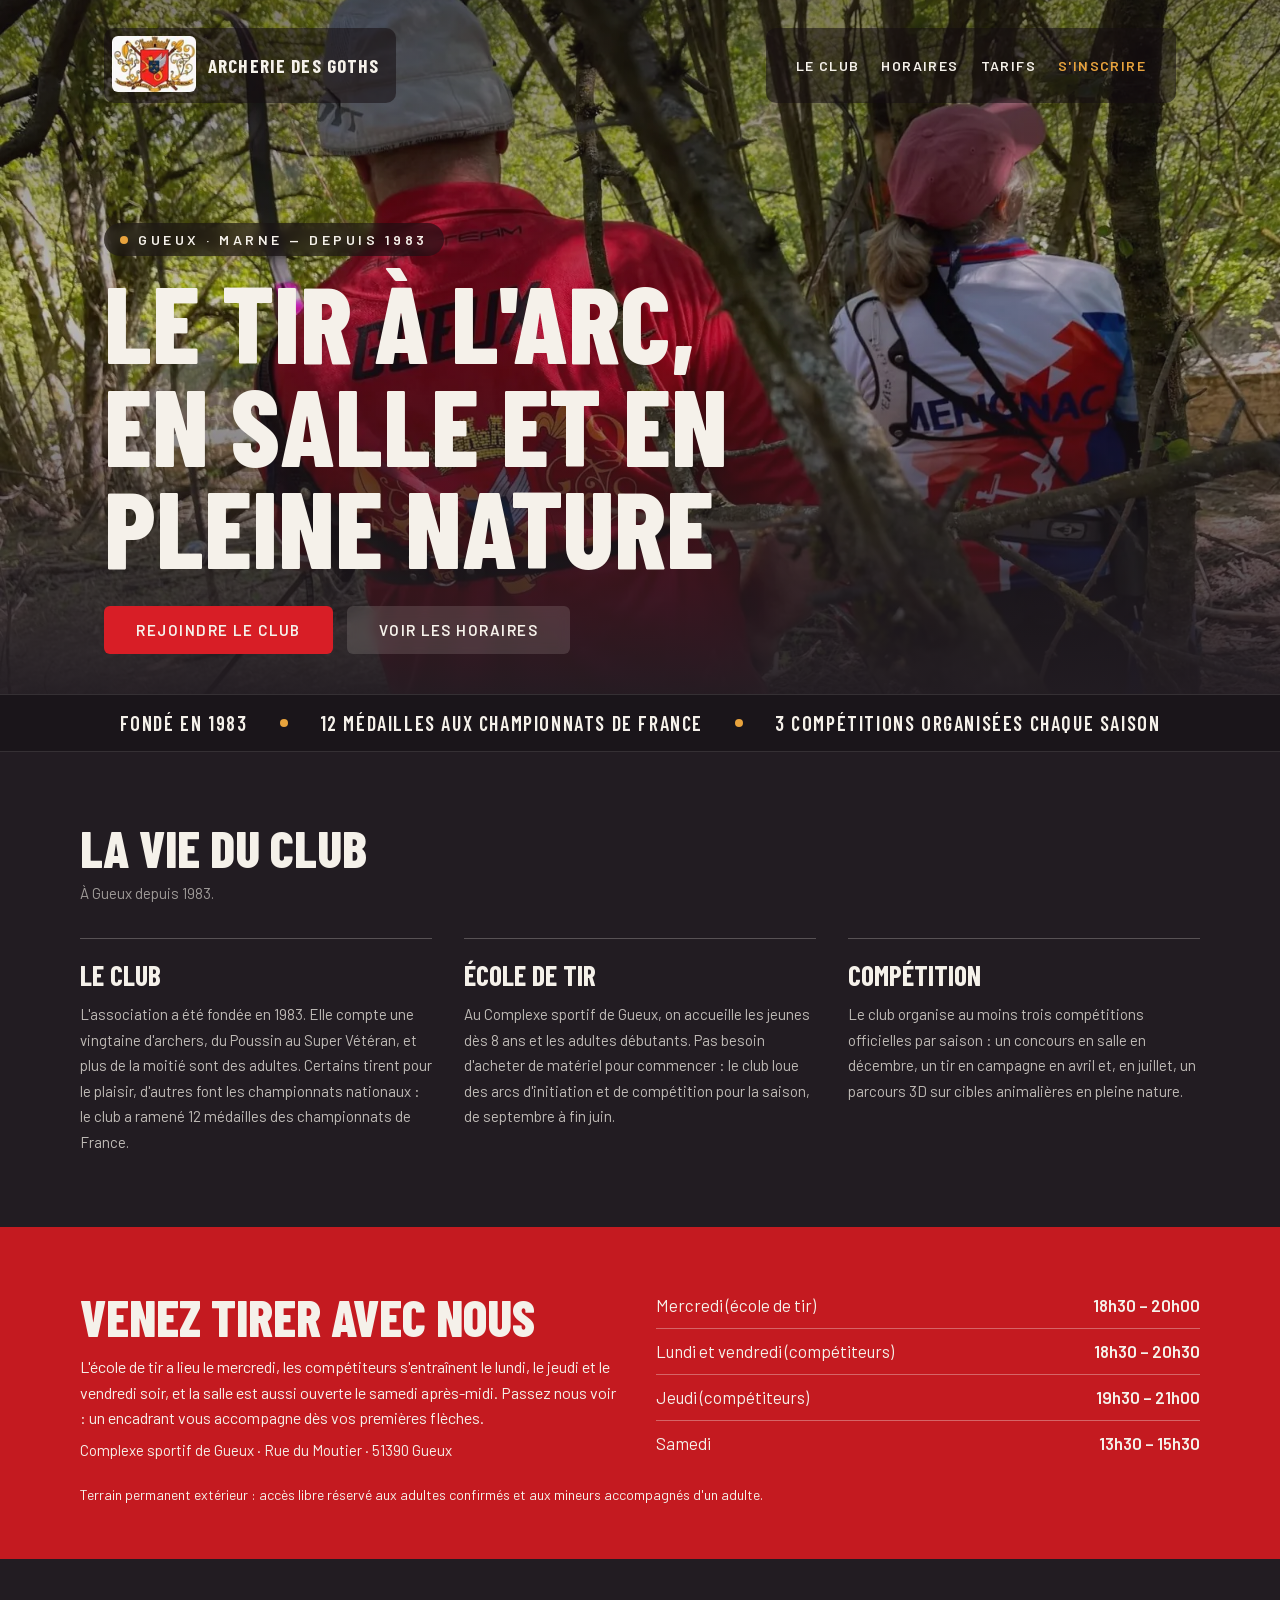
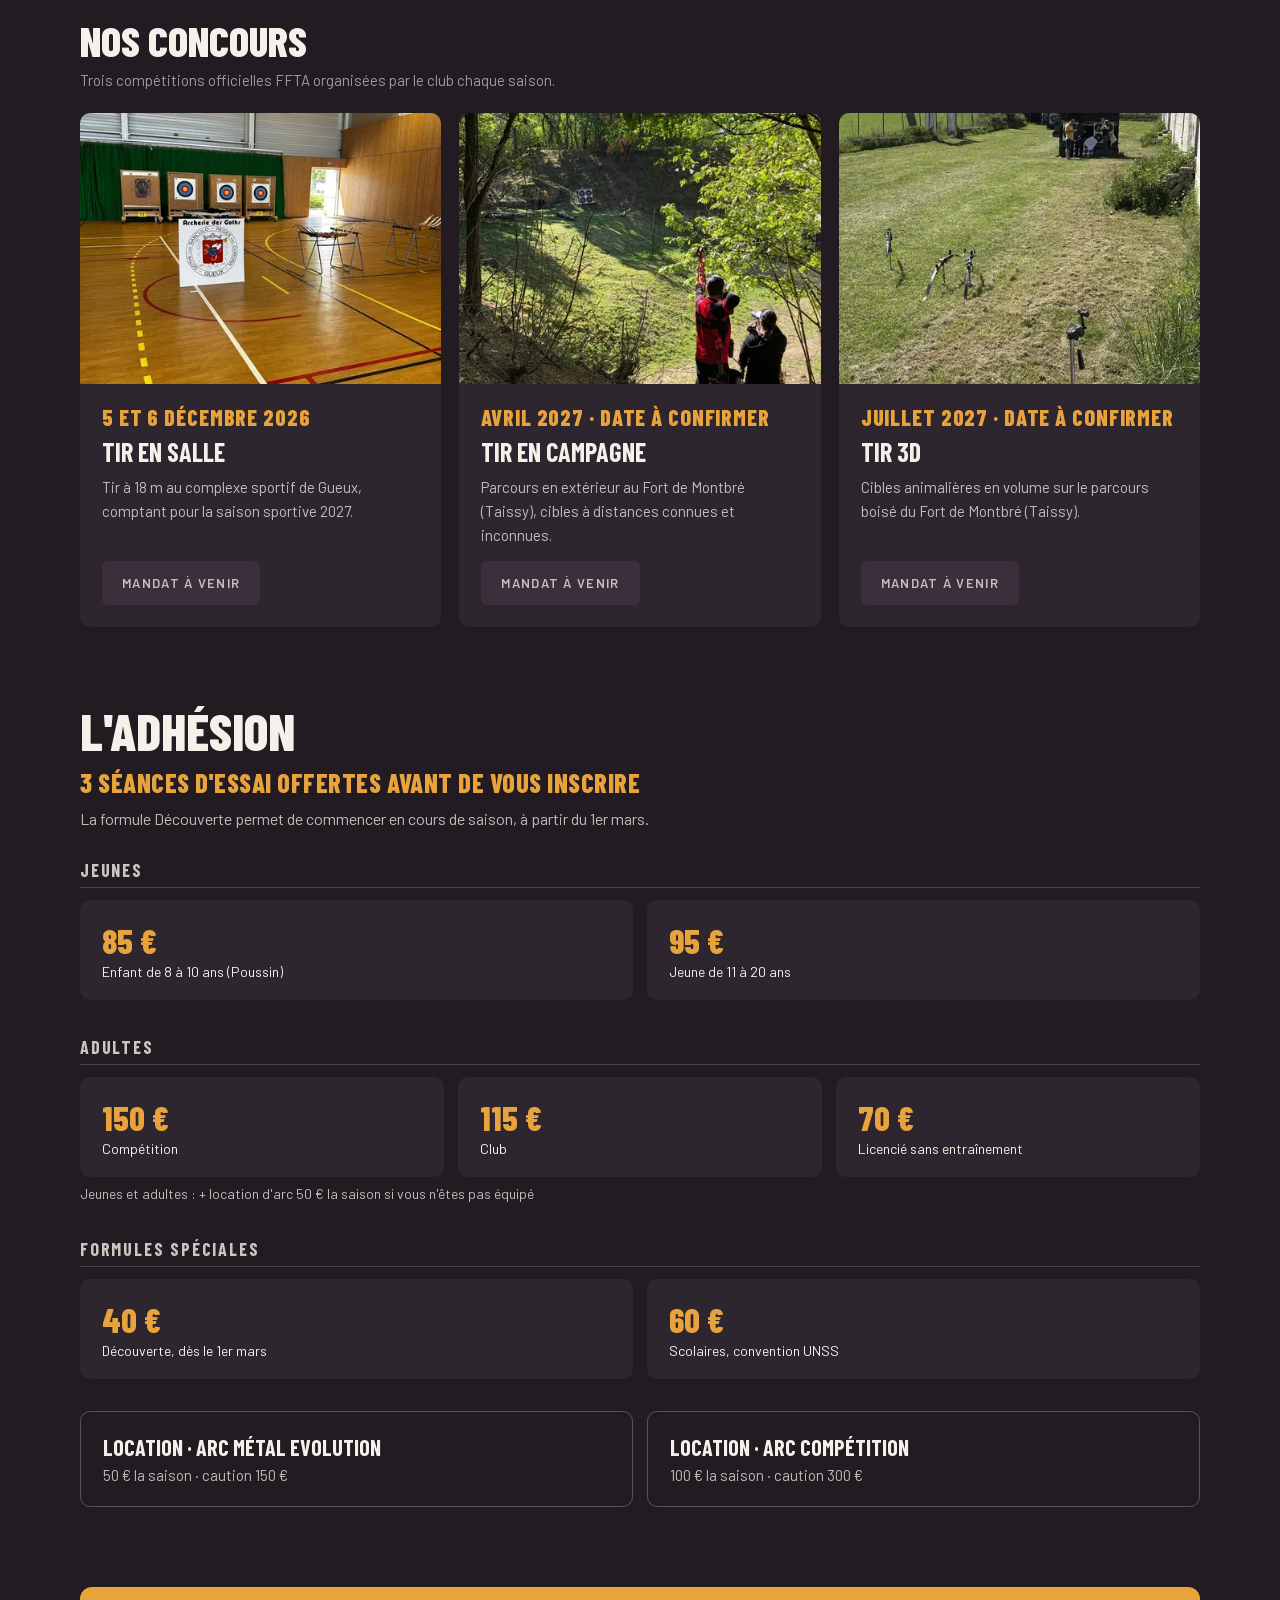
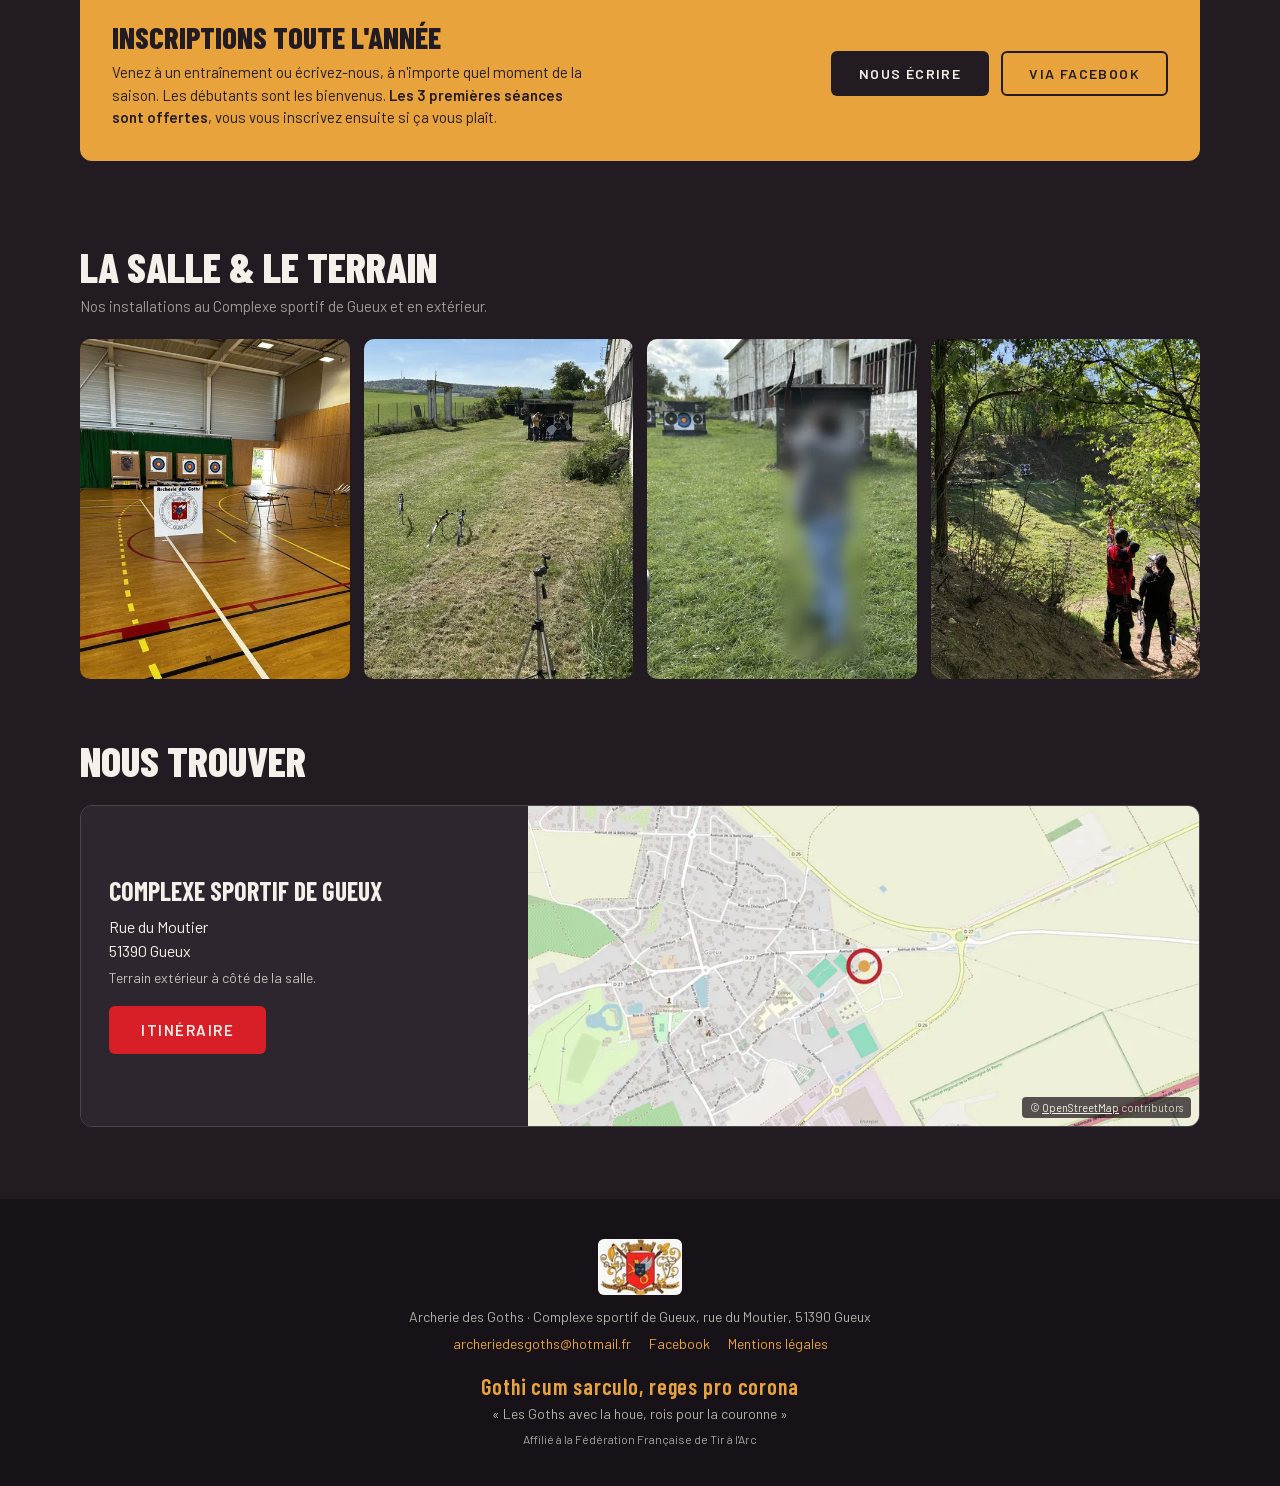
==== index.html @ ff7b7cb0 "Concours : section placée juste après les horaires" ====
<!DOCTYPE html>
<html lang="fr">
<head>
<meta charset="utf-8">
<meta name="viewport" content="width=device-width, initial-scale=1">
<title>Archerie des Goths — Tir à l'arc à Gueux (Marne)</title>
<meta name="description" content="Club de tir à l'arc fondé en 1983 à Gueux (Marne) : école de tir dès 8 ans, compétition, tir en salle, en campagne et parcours 3D. Inscriptions toute l'année, 3 séances d'essai offertes.">
<link rel="canonical" href="https://anthonyguillaume.github.io/archeriedesgoths/">
<meta name="theme-color" content="#221c22">
<meta property="og:type" content="website">
<meta property="og:locale" content="fr_FR">
<meta property="og:site_name" content="Archerie des Goths">
<meta property="og:title" content="Archerie des Goths — Tir à l'arc à Gueux (Marne)">
<meta property="og:description" content="Club de tir à l'arc fondé en 1983 à Gueux (Marne) : école de tir, compétition, tir en salle, en campagne et parcours 3D. Inscriptions toute l'année, 3 séances d'essai offertes.">
<meta property="og:url" content="https://anthonyguillaume.github.io/archeriedesgoths/">
<meta property="og:image" content="https://anthonyguillaume.github.io/archeriedesgoths/assets/img/og-image.jpg">
<meta property="og:image:width" content="1200">
<meta property="og:image:height" content="630">
<meta property="og:image:alt" content="Archers en pleine nature, Archerie des Goths à Gueux">
<meta name="twitter:card" content="summary_large_image">
<meta name="twitter:title" content="Archerie des Goths — Tir à l'arc à Gueux (Marne)">
<meta name="twitter:description" content="Club de tir à l'arc à Gueux (Marne) : école de tir, compétition, salle et nature. 3 séances d'essai offertes.">
<meta name="twitter:image" content="https://anthonyguillaume.github.io/archeriedesgoths/assets/img/og-image.jpg">
<link rel="icon" type="image/png" href="favicon.png">
<link rel="apple-touch-icon" href="apple-touch-icon.png">
<link rel="stylesheet" href="css/style.css">
<script src="js/sticky.js" defer></script>
<script type="application/ld+json">
{
  "@context": "https://schema.org",
  "@type": "SportsClub",
  "name": "Archerie des Goths",
  "alternateName": "Archerie des Goths — Tir à l'arc à Gueux",
  "description": "Club de tir à l'arc fondé en 1983 à Gueux (Marne), affilié à la Fédération Française de Tir à l'Arc : école de tir le mercredi, entraînements compétiteurs, tir en salle, tir en campagne et parcours 3D en pleine nature.",
  "url": "https://anthonyguillaume.github.io/archeriedesgoths/",
  "logo": "https://anthonyguillaume.github.io/archeriedesgoths/assets/img/blason.jpg",
  "image": "https://anthonyguillaume.github.io/archeriedesgoths/assets/img/og-image.jpg",
  "email": "archeriedesgoths@hotmail.fr",
  "foundingDate": "1983",
  "sport": "Tir à l'arc",
  "sameAs": ["https://www.facebook.com/profile.php?id=61589175140767"],
  "address": {
    "@type": "PostalAddress",
    "name": "Complexe sportif de Gueux",
    "streetAddress": "Rue du Moutier",
    "postalCode": "51390",
    "addressLocality": "Gueux",
    "addressRegion": "Marne",
    "addressCountry": "FR"
  },
  "areaServed": ["Gueux", "Reims", "Marne"],
  "memberOf": {
    "@type": "SportsOrganization",
    "name": "Fédération Française de Tir à l'Arc"
  },
  "openingHoursSpecification": [
    { "@type": "OpeningHoursSpecification", "dayOfWeek": "Wednesday", "opens": "18:30", "closes": "20:00", "description": "École de tir" },
    { "@type": "OpeningHoursSpecification", "dayOfWeek": ["Monday", "Friday"], "opens": "18:30", "closes": "20:30", "description": "Compétiteurs" },
    { "@type": "OpeningHoursSpecification", "dayOfWeek": "Thursday", "opens": "19:30", "closes": "21:00", "description": "Compétiteurs" },
    { "@type": "OpeningHoursSpecification", "dayOfWeek": "Saturday", "opens": "13:30", "closes": "15:30" }
  ]
}
</script>
</head>
<body>
<a href="#main" class="skip-link">Aller au contenu</a>
<div class="topbar-sticky">
  <a href="#top" class="topbar-sticky-brand" aria-label="Archerie des Goths, retour en haut de page">
    <picture><source type="image/webp" srcset="assets/img/blason-96.webp 96w, assets/img/blason-168.webp 168w" sizes="48px"><img src="assets/img/blason.jpg" alt="" width="276" height="185"></picture>
    <span>Archerie des Goths</span>
  </a>
  <a href="#inscription" class="btn-primary btn-sm">Rejoindre le club</a>
</div>
<div class="page">
  <header class="hero" id="top">
    <div class="hero-bg">
      <picture>
        <source type="image/webp" srcset="assets/img/hero-1000.webp 1000w, assets/img/hero-1600.webp 1600w" sizes="100vw">
        <img src="assets/img/hero.jpg" alt="" width="1600" height="1200" fetchpriority="high">
      </picture>
      <div class="hero-overlay"></div>
    </div>
    <div class="topbar">
      <div class="brand">
        <picture><source type="image/webp" srcset="assets/img/blason-96.webp 96w, assets/img/blason-168.webp 168w" sizes="84px"><img src="assets/img/blason.jpg" alt="Blason de l'Archerie des Goths" width="276" height="185"></picture>
        <strong>Archerie des Goths</strong>
      </div>
      <nav class="nav" aria-label="Navigation principale">
        <ul class="nav-list">
          <li><a href="#club" class="nav-link">Le club</a></li>
          <li><a href="#horaires" class="nav-link">Horaires</a></li>
          <li><a href="#tarifs" class="nav-link">Tarifs</a></li>
          <li><a href="#inscription" class="nav-cta">S'inscrire</a></li>
        </ul>
      </nav>
    </div>
    <div class="hero-content">
      <div class="eyebrow"><span class="eyebrow-dot"></span>Gueux · Marne — depuis 1983</div>
      <h1 class="hero-title">Le tir à l'arc, en salle et en pleine nature</h1>
      <div class="hero-actions">
        <a href="#inscription" class="btn-primary">Rejoindre le club</a>
        <a href="#horaires" class="btn-ghost">Voir les horaires</a>
      </div>
    </div>
  </header>
  <main id="main">
    <div class="strip-wrap">
      <ul class="strip" aria-label="Chiffres clés du club">
        <li>Fondé en 1983</li>
        <li>12 médailles aux championnats de France</li>
        <li>3 compétitions organisées chaque saison</li>
      </ul>
    </div>
    <section id="club" class="club" aria-labelledby="club-title">
      <h2 class="section-title" id="club-title">La vie du club</h2>
      <p class="section-subtitle">À Gueux depuis 1983.</p>
      <div class="club-grid">
        <div class="club-item">
          <h3 class="club-item-title">Le club</h3>
          <p>L'association a été fondée en 1983. Elle compte une vingtaine d'archers, du Poussin au Super Vétéran, et plus de la moitié sont des adultes. Certains tirent pour le plaisir, d'autres font les championnats nationaux : le club a ramené 12 médailles des championnats de France.</p>
        </div>
        <div class="club-item">
          <h3 class="club-item-title">École de tir</h3>
          <p>Au Complexe sportif de Gueux, on accueille les jeunes dès 8 ans et les adultes débutants. Pas besoin d'acheter de matériel pour commencer : le club loue des arcs d'initiation et de compétition pour la saison, de septembre à fin juin.</p>
        </div>
        <div class="club-item">
          <h3 class="club-item-title">Compétition</h3>
          <p>Le club organise au moins trois compétitions officielles par saison : un concours en salle en décembre, un tir en campagne en avril et, en juillet, un parcours 3D sur cibles animalières en pleine nature.</p>
        </div>
      </div>
    </section>
    <section id="horaires" class="horaires" aria-labelledby="horaires-title">
      <div class="horaires-grid">
        <div>
          <h2 class="horaires-title" id="horaires-title">Venez tirer avec nous</h2>
          <p class="horaires-intro">L'école de tir a lieu le mercredi, les compétiteurs s'entraînent le lundi, le jeudi et le vendredi soir, et la salle est aussi ouverte le samedi après-midi. Passez nous voir : un encadrant vous accompagne dès vos premières flèches.</p>
          <p class="horaires-address">Complexe sportif de Gueux · Rue du Moutier · 51390 Gueux</p>
        </div>
        <div class="horaires-list">
          <div class="horaires-row"><span>Mercredi (école de tir)</span><strong>18h30 – 20h00</strong></div>
          <div class="horaires-row"><span>Lundi et vendredi (compétiteurs)</span><strong>18h30 – 20h30</strong></div>
          <div class="horaires-row"><span>Jeudi (compétiteurs)</span><strong>19h30 – 21h00</strong></div>
          <div class="horaires-row"><span>Samedi</span><strong>13h30 – 15h30</strong></div>
        </div>
      </div>
      <p class="horaires-note">Terrain permanent extérieur : accès libre réservé aux adultes confirmés et aux mineurs accompagnés d'un adulte.</p>
    </section>
    <section id="concours" class="concours" aria-labelledby="concours-title">
      <h2 class="section-title-sm" id="concours-title">Nos concours</h2>
      <p class="concours-subtitle">Trois compétitions officielles FFTA organisées par le club chaque saison.</p>
      <!-- Mandat publié : remplacer le <span class="btn-disabled"> par
           <a href="assets/docs/mandat-xxx.pdf" class="btn-primary btn-sm" download>Télécharger le mandat (PDF)</a> -->
      <ul class="concours-grid">
        <li class="concours-card">
          <picture><source type="image/webp" srcset="assets/img/salle-450.webp 450w, assets/img/salle-900.webp 900w" sizes="(max-width: 640px) 100vw, 360px"><img src="assets/img/salle.jpg" alt="" width="1200" height="1600" loading="lazy"></picture>
          <div class="concours-body">
            <p class="concours-date">5 et 6 décembre 2026</p>
            <h3 class="concours-name">Tir en salle</h3>
            <p class="concours-desc">Tir à 18 m au complexe sportif de Gueux, comptant pour la saison sportive 2027.</p>
            <span class="btn-disabled btn-sm">Mandat à venir</span>
          </div>
        </li>
        <li class="concours-card">
          <picture><source type="image/webp" srcset="assets/img/parcours-nature-450.webp 450w, assets/img/parcours-nature-900.webp 900w" sizes="(max-width: 640px) 100vw, 360px"><img src="assets/img/parcours-nature.jpg" alt="" width="1200" height="1600" loading="lazy"></picture>
          <div class="concours-body">
            <p class="concours-date">Avril 2027 · date à confirmer</p>
            <h3 class="concours-name">Tir en campagne</h3>
            <p class="concours-desc">Parcours en extérieur au Fort de Montbré (Taissy), cibles à distances connues et inconnues.</p>
            <span class="btn-disabled btn-sm">Mandat à venir</span>
          </div>
        </li>
        <li class="concours-card">
          <picture><source type="image/webp" srcset="assets/img/terrain-450.webp 450w, assets/img/terrain-900.webp 900w" sizes="(max-width: 640px) 100vw, 360px"><img src="assets/img/terrain.jpg" alt="" width="1200" height="1600" loading="lazy"></picture>
          <div class="concours-body">
            <p class="concours-date">Juillet 2027 · date à confirmer</p>
            <h3 class="concours-name">Tir 3D</h3>
            <p class="concours-desc">Cibles animalières en volume sur le parcours boisé du Fort de Montbré (Taissy).</p>
            <span class="btn-disabled btn-sm">Mandat à venir</span>
          </div>
        </li>
      </ul>
    </section>
    <section id="tarifs" class="tarifs" aria-labelledby="tarifs-title">
      <h2 class="section-title" id="tarifs-title">L'adhésion</h2>
      <p class="tarifs-lead">3 séances d'essai offertes avant de vous inscrire</p>
      <p class="tarifs-intro">La formule Découverte permet de commencer en cours de saison, à partir du 1er mars.</p>
      <div class="tarifs-group">
        <h3 class="tarifs-group-title">Jeunes</h3>
        <ul class="tarifs-grid">
          <li class="tarif"><div class="tarif-price">85 €</div><div class="tarif-label">Enfant de 8 à 10 ans (Poussin)</div></li>
          <li class="tarif"><div class="tarif-price">95 €</div><div class="tarif-label">Jeune de 11 à 20 ans</div></li>
        </ul>
      </div>
      <div class="tarifs-group">
        <h3 class="tarifs-group-title">Adultes</h3>
        <ul class="tarifs-grid">
          <li class="tarif"><div class="tarif-price">150 €</div><div class="tarif-label">Compétition</div></li>
          <li class="tarif"><div class="tarif-price">115 €</div><div class="tarif-label">Club</div></li>
          <li class="tarif"><div class="tarif-price">70 €</div><div class="tarif-label">Licencié sans entraînement</div></li>
        </ul>
        <p class="tarifs-group-note">Jeunes et adultes : + location d'arc 50 € la saison si vous n'êtes pas équipé</p>
      </div>
      <div class="tarifs-group">
        <h3 class="tarifs-group-title">Formules spéciales</h3>
        <ul class="tarifs-grid">
          <li class="tarif"><div class="tarif-price">40 €</div><div class="tarif-label">Découverte, dès le 1er mars</div></li>
          <li class="tarif"><div class="tarif-price">60 €</div><div class="tarif-label">Scolaires, convention UNSS</div></li>
        </ul>
      </div>
      <div class="location-grid">
        <div class="location"><h3 class="location-title">Location · Arc métal Evolution</h3><div class="location-detail">50 € la saison · caution 150 €</div></div>
        <div class="location"><h3 class="location-title">Location · Arc compétition</h3><div class="location-detail">100 € la saison · caution 300 €</div></div>
      </div>
    </section>
    <section id="inscription" class="inscription" aria-labelledby="inscription-title">
      <div class="inscription-card">
        <div>
          <h2 class="inscription-title" id="inscription-title">Inscriptions toute l'année</h2>
          <p>Venez à un entraînement ou écrivez-nous, à n'importe quel moment de la saison. Les débutants sont les bienvenus. <strong>Les 3 premières séances sont offertes</strong>, vous vous inscrivez ensuite si ça vous plaît.</p>
        </div>
        <div class="inscription-actions">
          <a href="mailto:archeriedesgoths@hotmail.fr" class="btn-dark">Nous écrire</a>
          <a href="https://www.facebook.com/profile.php?id=61589175140767" class="btn-ghost-dark" target="_blank" rel="noopener">Via Facebook<span class="sr-only"> (ouvre un nouvel onglet)</span></a>
        </div>
      </div>
    </section>
    <section id="galerie" class="galerie" aria-labelledby="galerie-title">
      <h2 class="section-title-sm" id="galerie-title">La salle &amp; le terrain</h2>
      <p class="galerie-subtitle">Nos installations au Complexe sportif de Gueux et en extérieur.</p>
      <div class="galerie-grid">
        <div class="galerie-item"><picture><source type="image/webp" srcset="assets/img/salle-450.webp 450w, assets/img/salle-900.webp 900w" sizes="(max-width: 640px) 50vw, (max-width: 1120px) 33vw, 260px"><img src="assets/img/salle.jpg" alt="la salle" width="1200" height="1600" loading="lazy"></picture></div>
        <div class="galerie-item"><picture><source type="image/webp" srcset="assets/img/terrain-450.webp 450w, assets/img/terrain-900.webp 900w" sizes="(max-width: 640px) 50vw, (max-width: 1120px) 33vw, 260px"><img src="assets/img/terrain.jpg" alt="le terrain extérieur" width="1200" height="1600" loading="lazy"></picture></div>
        <div class="galerie-item"><picture><source type="image/webp" srcset="assets/img/pas-de-tir-450.webp 450w, assets/img/pas-de-tir-900.webp 900w" sizes="(max-width: 640px) 50vw, (max-width: 1120px) 33vw, 260px"><img src="assets/img/pas-de-tir.jpg" alt="au pas de tir" width="1200" height="1600" loading="lazy"></picture></div>
        <div class="galerie-item"><picture><source type="image/webp" srcset="assets/img/parcours-nature-450.webp 450w, assets/img/parcours-nature-900.webp 900w" sizes="(max-width: 640px) 50vw, (max-width: 1120px) 33vw, 260px"><img src="assets/img/parcours-nature.jpg" alt="parcours nature" width="1200" height="1600" loading="lazy"></picture></div>
      </div>
    </section>
    <section class="carte" aria-labelledby="carte-title">
      <h2 class="carte-title" id="carte-title">Nous trouver</h2>
      <div class="carte-box">
        <div class="carte-panel">
          <h3 class="carte-panel-title">Complexe sportif de Gueux</h3>
          <p class="carte-address">Rue du Moutier<br>51390 Gueux</p>
          <p class="carte-note">Terrain extérieur à côté de la salle.</p>
          <a href="https://www.google.com/maps/dir/?api=1&amp;destination=Complexe+sportif,+Rue+du+Moutier,+51390+Gueux" class="btn-primary" target="_blank" rel="noopener">Itinéraire<span class="sr-only"> (ouvre un nouvel onglet)</span></a>
        </div>
        <div class="carte-map">
          <a href="https://www.google.com/maps/dir/?api=1&amp;destination=Complexe+sportif,+Rue+du+Moutier,+51390+Gueux" target="_blank" rel="noopener">
            <picture>
              <source type="image/webp" srcset="assets/img/plan-gueux-1120.webp 1120w, assets/img/plan-gueux.webp 2240w" sizes="(max-width: 760px) 100vw, 60vw">
              <img src="assets/img/plan-gueux.jpg" alt="Plan : complexe sportif de Gueux, rue du Moutier (ouvre l'itinéraire dans un nouvel onglet)" width="1120" height="400" loading="lazy">
            </picture>
          </a>
          <small class="carte-credit">© <a href="https://www.openstreetmap.org/copyright" target="_blank" rel="noopener">OpenStreetMap<span class="sr-only"> (ouvre un nouvel onglet)</span></a> contributors</small>
        </div>
      </div>
    </section>
  </main>
  <footer class="footer">
    <div class="footer-inner">
      <picture><source type="image/webp" srcset="assets/img/blason-96.webp 96w, assets/img/blason-168.webp 168w" sizes="84px"><img src="assets/img/blason.jpg" alt="Blason de l'Archerie des Goths" width="276" height="185"></picture>
      <div class="footer-address">Archerie des Goths · Complexe sportif de Gueux, rue du Moutier, 51390 Gueux</div>
      <div class="footer-links"><a href="mailto:archeriedesgoths@hotmail.fr">archeriedesgoths@hotmail.fr</a><a href="https://www.facebook.com/profile.php?id=61589175140767" target="_blank" rel="noopener">Facebook<span class="sr-only"> (ouvre un nouvel onglet)</span></a><a href="mentions-legales.html">Mentions légales</a></div>
      <p class="footer-motto"><em lang="la">Gothi cum sarculo, reges pro corona</em></p>
      <p class="footer-motto-fr">« Les Goths avec la houe, rois pour la couronne »</p>
      <div class="footer-legal">Affilié à la Fédération Française de Tir à l'Arc</div>
    </div>
  </footer>
</div>
</body>
</html>
---- css/style.css ----
/* Archerie des Goths — feuille de style
   Base : port du design Claude Design (branche main). Branche design-review : s'écarte volontairement
   du bundle d'origine sur le contraste, les cibles tactiles 44 px, le focus clavier, reduced-motion,
   les images WebP/<picture>, le regroupement des tarifs, la barre collante (JS), le plan OpenStreetMap
   et la galerie 2 colonnes mobile. */

:root {
  --bg: #221c22;
  --bg-card: #2e262e;
  --bg-card-hover: #3a2f3a;
  --bg-footer: #171217;
  --text: #f5f1ea;
  --red: #d81e26;
  --red-deep: #c41a20;
  --strip-bg: #1a151a;
  --h2-lg: clamp(32px, 5vw, 52px);
  --h2-sm: clamp(28px, 4vw, 42px);
  --red-hover: #e8322b;
  --amber: #e8a33d;
}

/* ---- Polices (Google Fonts embarquées) ---- */
/* Barlow 400 vietnamese */
@font-face {
  font-family: 'Barlow';
  font-style: normal;
  font-weight: 400;
  font-display: swap;
  src: url("../assets/fonts/barlow-400-vietnamese.woff2") format('woff2');
  unicode-range: U+0102-0103, U+0110-0111, U+0128-0129, U+0168-0169, U+01A0-01A1, U+01AF-01B0, U+0300-0301, U+0303-0304, U+0308-0309, U+0323, U+0329, U+1EA0-1EF9, U+20AB;
}
/* Barlow 400 latin-ext */
@font-face {
  font-family: 'Barlow';
  font-style: normal;
  font-weight: 400;
  font-display: swap;
  src: url("../assets/fonts/barlow-400-latin-ext.woff2") format('woff2');
  unicode-range: U+0100-02BA, U+02BD-02C5, U+02C7-02CC, U+02CE-02D7, U+02DD-02FF, U+0304, U+0308, U+0329, U+1D00-1DBF, U+1E00-1E9F, U+1EF2-1EFF, U+2020, U+20A0-20AB, U+20AD-20C0, U+2113, U+2C60-2C7F, U+A720-A7FF;
}
/* Barlow 400 latin */
@font-face {
  font-family: 'Barlow';
  font-style: normal;
  font-weight: 400;
  font-display: swap;
  src: url("../assets/fonts/barlow-400-latin.woff2") format('woff2');
  unicode-range: U+0000-00FF, U+0131, U+0152-0153, U+02BB-02BC, U+02C6, U+02DA, U+02DC, U+0304, U+0308, U+0329, U+2000-206F, U+20AC, U+2122, U+2191, U+2193, U+2212, U+2215, U+FEFF, U+FFFD;
}
/* Barlow 500 vietnamese */
@font-face {
  font-family: 'Barlow';
  font-style: normal;
  font-weight: 500;
  font-display: swap;
  src: url("../assets/fonts/barlow-500-vietnamese.woff2") format('woff2');
  unicode-range: U+0102-0103, U+0110-0111, U+0128-0129, U+0168-0169, U+01A0-01A1, U+01AF-01B0, U+0300-0301, U+0303-0304, U+0308-0309, U+0323, U+0329, U+1EA0-1EF9, U+20AB;
}
/* Barlow 500 latin-ext */
@font-face {
  font-family: 'Barlow';
  font-style: normal;
  font-weight: 500;
  font-display: swap;
  src: url("../assets/fonts/barlow-500-latin-ext.woff2") format('woff2');
  unicode-range: U+0100-02BA, U+02BD-02C5, U+02C7-02CC, U+02CE-02D7, U+02DD-02FF, U+0304, U+0308, U+0329, U+1D00-1DBF, U+1E00-1E9F, U+1EF2-1EFF, U+2020, U+20A0-20AB, U+20AD-20C0, U+2113, U+2C60-2C7F, U+A720-A7FF;
}
/* Barlow 500 latin */
@font-face {
  font-family: 'Barlow';
  font-style: normal;
  font-weight: 500;
  font-display: swap;
  src: url("../assets/fonts/barlow-500-latin.woff2") format('woff2');
  unicode-range: U+0000-00FF, U+0131, U+0152-0153, U+02BB-02BC, U+02C6, U+02DA, U+02DC, U+0304, U+0308, U+0329, U+2000-206F, U+20AC, U+2122, U+2191, U+2193, U+2212, U+2215, U+FEFF, U+FFFD;
}
/* Barlow 600 vietnamese */
@font-face {
  font-family: 'Barlow';
  font-style: normal;
  font-weight: 600;
  font-display: swap;
  src: url("../assets/fonts/barlow-600-vietnamese.woff2") format('woff2');
  unicode-range: U+0102-0103, U+0110-0111, U+0128-0129, U+0168-0169, U+01A0-01A1, U+01AF-01B0, U+0300-0301, U+0303-0304, U+0308-0309, U+0323, U+0329, U+1EA0-1EF9, U+20AB;
}
/* Barlow 600 latin-ext */
@font-face {
  font-family: 'Barlow';
  font-style: normal;
  font-weight: 600;
  font-display: swap;
  src: url("../assets/fonts/barlow-600-latin-ext.woff2") format('woff2');
  unicode-range: U+0100-02BA, U+02BD-02C5, U+02C7-02CC, U+02CE-02D7, U+02DD-02FF, U+0304, U+0308, U+0329, U+1D00-1DBF, U+1E00-1E9F, U+1EF2-1EFF, U+2020, U+20A0-20AB, U+20AD-20C0, U+2113, U+2C60-2C7F, U+A720-A7FF;
}
/* Barlow 600 latin */
@font-face {
  font-family: 'Barlow';
  font-style: normal;
  font-weight: 600;
  font-display: swap;
  src: url("../assets/fonts/barlow-600-latin.woff2") format('woff2');
  unicode-range: U+0000-00FF, U+0131, U+0152-0153, U+02BB-02BC, U+02C6, U+02DA, U+02DC, U+0304, U+0308, U+0329, U+2000-206F, U+20AC, U+2122, U+2191, U+2193, U+2212, U+2215, U+FEFF, U+FFFD;
}
/* Barlow Condensed 600 vietnamese */
@font-face {
  font-family: 'Barlow Condensed';
  font-style: normal;
  font-weight: 600;
  font-display: swap;
  src: url("../assets/fonts/barlow-condensed-600-vietnamese.woff2") format('woff2');
  unicode-range: U+0102-0103, U+0110-0111, U+0128-0129, U+0168-0169, U+01A0-01A1, U+01AF-01B0, U+0300-0301, U+0303-0304, U+0308-0309, U+0323, U+0329, U+1EA0-1EF9, U+20AB;
}
/* Barlow Condensed 600 latin-ext */
@font-face {
  font-family: 'Barlow Condensed';
  font-style: normal;
  font-weight: 600;
  font-display: swap;
  src: url("../assets/fonts/barlow-condensed-600-latin-ext.woff2") format('woff2');
  unicode-range: U+0100-02BA, U+02BD-02C5, U+02C7-02CC, U+02CE-02D7, U+02DD-02FF, U+0304, U+0308, U+0329, U+1D00-1DBF, U+1E00-1E9F, U+1EF2-1EFF, U+2020, U+20A0-20AB, U+20AD-20C0, U+2113, U+2C60-2C7F, U+A720-A7FF;
}
/* Barlow Condensed 600 latin */
@font-face {
  font-family: 'Barlow Condensed';
  font-style: normal;
  font-weight: 600;
  font-display: swap;
  src: url("../assets/fonts/barlow-condensed-600-latin.woff2") format('woff2');
  unicode-range: U+0000-00FF, U+0131, U+0152-0153, U+02BB-02BC, U+02C6, U+02DA, U+02DC, U+0304, U+0308, U+0329, U+2000-206F, U+20AC, U+2122, U+2191, U+2193, U+2212, U+2215, U+FEFF, U+FFFD;
}
/* Barlow Condensed 700 vietnamese */
@font-face {
  font-family: 'Barlow Condensed';
  font-style: normal;
  font-weight: 700;
  font-display: swap;
  src: url("../assets/fonts/barlow-condensed-700-vietnamese.woff2") format('woff2');
  unicode-range: U+0102-0103, U+0110-0111, U+0128-0129, U+0168-0169, U+01A0-01A1, U+01AF-01B0, U+0300-0301, U+0303-0304, U+0308-0309, U+0323, U+0329, U+1EA0-1EF9, U+20AB;
}
/* Barlow Condensed 700 latin-ext */
@font-face {
  font-family: 'Barlow Condensed';
  font-style: normal;
  font-weight: 700;
  font-display: swap;
  src: url("../assets/fonts/barlow-condensed-700-latin-ext.woff2") format('woff2');
  unicode-range: U+0100-02BA, U+02BD-02C5, U+02C7-02CC, U+02CE-02D7, U+02DD-02FF, U+0304, U+0308, U+0329, U+1D00-1DBF, U+1E00-1E9F, U+1EF2-1EFF, U+2020, U+20A0-20AB, U+20AD-20C0, U+2113, U+2C60-2C7F, U+A720-A7FF;
}
/* Barlow Condensed 700 latin */
@font-face {
  font-family: 'Barlow Condensed';
  font-style: normal;
  font-weight: 700;
  font-display: swap;
  src: url("../assets/fonts/barlow-condensed-700-latin.woff2") format('woff2');
  unicode-range: U+0000-00FF, U+0131, U+0152-0153, U+02BB-02BC, U+02C6, U+02DA, U+02DC, U+0304, U+0308, U+0329, U+2000-206F, U+20AC, U+2122, U+2191, U+2193, U+2212, U+2215, U+FEFF, U+FFFD;
}
/* Barlow Condensed 800 vietnamese */
@font-face {
  font-family: 'Barlow Condensed';
  font-style: normal;
  font-weight: 800;
  font-display: swap;
  src: url("../assets/fonts/barlow-condensed-800-vietnamese.woff2") format('woff2');
  unicode-range: U+0102-0103, U+0110-0111, U+0128-0129, U+0168-0169, U+01A0-01A1, U+01AF-01B0, U+0300-0301, U+0303-0304, U+0308-0309, U+0323, U+0329, U+1EA0-1EF9, U+20AB;
}
/* Barlow Condensed 800 latin-ext */
@font-face {
  font-family: 'Barlow Condensed';
  font-style: normal;
  font-weight: 800;
  font-display: swap;
  src: url("../assets/fonts/barlow-condensed-800-latin-ext.woff2") format('woff2');
  unicode-range: U+0100-02BA, U+02BD-02C5, U+02C7-02CC, U+02CE-02D7, U+02DD-02FF, U+0304, U+0308, U+0329, U+1D00-1DBF, U+1E00-1E9F, U+1EF2-1EFF, U+2020, U+20A0-20AB, U+20AD-20C0, U+2113, U+2C60-2C7F, U+A720-A7FF;
}
/* Barlow Condensed 800 latin */
@font-face {
  font-family: 'Barlow Condensed';
  font-style: normal;
  font-weight: 800;
  font-display: swap;
  src: url("../assets/fonts/barlow-condensed-800-latin.woff2") format('woff2');
  unicode-range: U+0000-00FF, U+0131, U+0152-0153, U+02BB-02BC, U+02C6, U+02DA, U+02DC, U+0304, U+0308, U+0329, U+2000-206F, U+20AC, U+2122, U+2191, U+2193, U+2212, U+2215, U+FEFF, U+FFFD;
}

/* ---- Global (ex-<helmet>) ---- */
html { scroll-behavior: smooth; scroll-padding-top: 64px; }
html, body { margin: 0; padding: 0; background: var(--bg); }
body { font-family: Barlow, sans-serif; color: var(--text); }
a { color: var(--amber); text-decoration: none; }
a:hover { color: var(--text); text-decoration: underline; }

/* Focus clavier visible partout (jamais d'outline: none sans remplacement) */
:focus-visible { outline: 2px solid var(--amber); outline-offset: 3px; }
.btn-primary:focus-visible, .btn-dark:focus-visible, .btn-ghost:focus-visible { outline-color: var(--text); }
.skip-link { position: absolute; left: 16px; top: -100px; z-index: 100; background: var(--amber); color: var(--bg); font-weight: 700; padding: 10px 16px; border-radius: 6px; text-decoration: none; }
.skip-link:focus { top: 16px; }
.skip-link:focus-visible { outline-color: var(--text); }

.page { min-width: 0; }
#top { scroll-margin-top: 0; }

/* ---- Header / hero ---- */
.hero { position: relative; min-height: 640px; display: flex; flex-direction: column; }
.hero-bg { position: absolute; inset: 0; }
.hero-bg img { width: 100%; height: 100%; object-fit: cover; display: block; }
.hero-overlay { position: absolute; inset: 0; background: linear-gradient(180deg, rgba(20,14,18,0.55) 0%, rgba(20,14,18,0.25) 45%, rgba(34,28,34,0.97) 100%); pointer-events: none; }

.topbar { position: relative; max-width: 1120px; width: 100%; margin: 0 auto; padding: 28px 24px 0; box-sizing: border-box; display: flex; align-items: stretch; justify-content: space-between; gap: 16px; flex-wrap: wrap; pointer-events: none; }
.brand { display: flex; align-items: center; gap: 12px; background: rgba(20,14,18,0.55); padding: 8px 16px 8px 8px; border-radius: 10px; }
.brand img { height: 56px; width: auto; border-radius: 6px; }
.brand strong { font-family: 'Barlow Condensed', sans-serif; font-size: 19px; letter-spacing: 0.06em; text-transform: uppercase; }

.nav { display: flex; align-items: center; font-weight: 600; font-size: 14px; text-transform: uppercase; letter-spacing: 0.1em; background: rgba(20,14,18,0.55); padding: clamp(12px, 2.5vw, 20px) clamp(16px, 3vw, 30px); border-radius: 10px; pointer-events: auto; }
.nav-list { list-style: none; margin: 0; padding: 0; display: flex; gap: 10px 22px; flex-wrap: wrap; align-items: center; }
.nav-list li { display: flex; }
.nav-link, .nav-cta { display: inline-flex; align-items: center; min-height: 44px; margin: -13px 0; }
.nav-link { color: var(--text); text-underline-offset: 8px; transition: color 0.2s ease; }
.nav-link:hover { text-decoration: underline; text-decoration-color: var(--amber); text-decoration-thickness: 2px; color: var(--amber); }
.nav-cta { color: var(--amber); text-underline-offset: 8px; }
.nav-cta:hover { color: var(--amber); text-decoration: underline; text-decoration-color: var(--amber); text-decoration-thickness: 2px; }

.hero-content { position: relative; max-width: 1120px; width: 100%; margin: auto auto 0; padding: clamp(48px, 12vw, 120px) 24px 40px; box-sizing: border-box; pointer-events: none; }
.eyebrow { color: var(--text); background: rgba(20,14,18,0.6); backdrop-filter: blur(6px); display: inline-flex; align-items: center; gap: 10px; padding: 8px 16px; border-radius: 999px; font-weight: 700; letter-spacing: 0.25em; text-transform: uppercase; font-size: 14px; margin-bottom: 14px; }
.eyebrow-dot { width: 8px; height: 8px; border-radius: 50%; background: var(--amber); }
.hero-title { font-family: 'Barlow Condensed', sans-serif; font-weight: 800; font-size: clamp(48px, 9vw, 108px); line-height: 0.95; margin: 0; text-transform: uppercase; max-width: 14ch; text-wrap: balance; }
.hero-actions { display: flex; gap: 14px; flex-wrap: wrap; margin-top: 28px; pointer-events: auto; }

.btn-primary { background: var(--red); color: var(--text); font-weight: 700; padding: 15px 32px; border-radius: 6px; font-size: 15px; letter-spacing: 0.1em; text-transform: uppercase; text-decoration: none; transition: transform 0.2s ease, box-shadow 0.2s ease, background 0.2s ease; }
.btn-primary:hover { transform: translateY(-3px); background: var(--red-hover); box-shadow: 0 12px 24px rgba(216,30,38,0.45); text-decoration: none; }
.btn-ghost { background: rgba(245,241,234,0.14); backdrop-filter: blur(6px); color: var(--text); font-weight: 600; padding: 15px 32px; border-radius: 6px; font-size: 15px; letter-spacing: 0.1em; text-transform: uppercase; text-decoration: none; transition: transform 0.2s ease, background 0.2s ease, color 0.2s ease; }
.btn-ghost:hover { transform: translateY(-3px); background: var(--text); color: var(--bg); text-decoration: none; }
.btn-sm { display: inline-flex; align-items: center; box-sizing: border-box; min-height: 44px; padding: 12px 20px; font-size: 13px; }

/* ---- Barre collante : révélée par js/sticky.js une fois le hero dépassé ; absente sans JS ---- */
.topbar-sticky { position: fixed; top: 0; left: 0; right: 0; z-index: 50; visibility: hidden; transform: translateY(-100%); transition: transform 0.25s ease, visibility 0s linear 0.25s; display: flex; align-items: center; justify-content: space-between; gap: 16px; padding: 4px 24px; background: rgba(20,14,18,0.85); backdrop-filter: blur(8px); -webkit-backdrop-filter: blur(8px); border-bottom: 1px solid rgba(245,241,234,0.1); }
.topbar-sticky-brand { display: inline-flex; align-items: center; gap: 10px; color: var(--text); font-family: 'Barlow Condensed', sans-serif; font-size: 16px; letter-spacing: 0.06em; text-transform: uppercase; text-decoration: none; min-height: 44px; }
.topbar-sticky-brand:hover { color: var(--amber); text-decoration: none; }
.topbar-sticky-brand img { height: 32px; width: auto; border-radius: 4px; }

.topbar-sticky.is-visible { visibility: visible; transform: none; transition: transform 0.25s ease, visibility 0s; }

/* ---- Bande de chiffres clés ---- */
.strip-wrap { background: var(--strip-bg); border-top: 1px solid rgba(245,241,234,0.12); border-bottom: 1px solid rgba(245,241,234,0.12); }
.strip { list-style: none; display: flex; flex-wrap: wrap; justify-content: center; align-items: center; gap: 12px 32px; max-width: 1120px; margin: 0 auto; padding: 16px 24px; box-sizing: border-box; font-family: 'Barlow Condensed', sans-serif; font-size: 20px; font-weight: 600; text-transform: uppercase; letter-spacing: 0.08em; color: var(--text); }
.strip li { display: flex; align-items: center; }
.strip li + li::before { content: ""; width: 8px; height: 8px; border-radius: 50%; background: var(--amber); flex: none; margin-right: 32px; }

/* ---- Section « La vie du club » ---- */
.club { max-width: 1120px; margin: 0 auto; padding: 64px 24px 72px; position: relative; }
.section-title { font-family: 'Barlow Condensed', sans-serif; font-size: var(--h2-lg); font-weight: 800; text-transform: uppercase; margin: 0 0 6px; }
.section-subtitle { margin: 0 0 36px; color: rgba(245,241,234,0.6); font-size: 15px; }
.club-grid { display: grid; grid-template-columns: repeat(auto-fit, minmax(280px, 1fr)); gap: 40px 32px; }
.club-item { border-top: 1px solid rgba(245,241,234,0.25); padding-top: 20px; transition: border-color 0.25s ease; }
.club-item:hover { border-color: var(--amber); }
.club-item-title { font-family: 'Barlow Condensed', sans-serif; font-size: 28px; font-weight: 700; text-transform: uppercase; margin: 0 0 10px; line-height: 1.2; }
.club-item p { margin: 0; font-size: 15px; line-height: 1.7; color: rgba(245,241,234,0.75); }

/* ---- Section « Horaires » ---- */
.horaires { background: var(--red-deep); padding: 56px 24px; }
.horaires-grid { max-width: 1120px; margin: 0 auto; display: grid; grid-template-columns: repeat(auto-fit, minmax(260px, 1fr)); gap: 32px; align-items: center; }
.horaires-title { font-family: 'Barlow Condensed', sans-serif; font-size: var(--h2-lg); font-weight: 800; text-transform: uppercase; margin: 0 0 12px; line-height: 1; }
.horaires-intro { margin: 0 0 10px; font-size: 16px; line-height: 1.6; color: var(--text); }
.horaires-address { margin: 0; font-size: 15px; color: var(--text); }
.horaires-list { font-size: 17px; line-height: 1.7; }
.horaires-row { display: flex; justify-content: space-between; align-items: baseline; gap: 12px; border-bottom: 1px solid rgba(245,241,234,0.35); padding: 8px 0; }
.horaires-row:last-child { border-bottom: 0; }
.horaires-row span { flex: 1; min-width: 0; }
.horaires-row strong { white-space: nowrap; }
.horaires-note { max-width: 1120px; margin: 20px auto 0; font-size: 14px; color: var(--text); }

/* ---- Section « Tarifs » ---- */
.tarifs { max-width: 1120px; margin: 0 auto; padding: 72px 24px 24px; }
.tarifs-lead { margin: 0 0 8px; font-family: 'Barlow Condensed', sans-serif; font-size: 26px; font-weight: 800; color: var(--amber); text-transform: uppercase; letter-spacing: 0.02em; }
.tarifs-intro { margin: 0 0 28px; color: rgba(245,241,234,0.75); font-size: 16px; line-height: 1.6; max-width: 70ch; }
.tarifs-group { margin-top: 36px; }
.tarifs-group:first-of-type { margin-top: 0; }
.tarifs-group-title { font-family: 'Barlow Condensed', sans-serif; font-size: 18px; font-weight: 700; text-transform: uppercase; letter-spacing: 0.1em; color: rgba(245,241,234,0.8); margin: 0 0 12px; padding-bottom: 6px; border-bottom: 1px solid rgba(245,241,234,0.18); }
.tarifs-group-note { margin: 8px 0 0; font-size: 14px; color: rgba(245,241,234,0.75); }
.tarifs-grid { list-style: none; margin: 0; padding: 0; display: grid; grid-template-columns: repeat(auto-fit, minmax(210px, 1fr)); gap: 14px; }
.tarif { background: var(--bg-card); border-radius: 10px; padding: 20px 22px; transition: transform 0.25s ease, box-shadow 0.25s ease, background 0.25s ease; }
.tarif:hover { transform: translateY(-6px); background: var(--bg-card-hover); box-shadow: 0 14px 28px rgba(0,0,0,0.45), inset 0 -3px 0 var(--amber); }
.tarif-price { font-family: 'Barlow Condensed', sans-serif; font-size: 34px; font-weight: 800; color: var(--amber); }
.tarif-label { font-size: 14px; margin-top: 2px; }
.location-grid { display: grid; grid-template-columns: repeat(auto-fit, minmax(270px, 1fr)); gap: 14px; margin-top: 32px; }
.location { border: 1px solid rgba(245,241,234,0.25); border-radius: 10px; padding: 22px; transition: transform 0.25s ease, border-color 0.25s ease, box-shadow 0.25s ease; }
.location:hover { transform: translateY(-6px); border-color: var(--amber); box-shadow: 0 14px 28px rgba(0,0,0,0.45); }
.location-title { font-family: 'Barlow Condensed', sans-serif; font-size: 22px; font-weight: 700; text-transform: uppercase; margin: 0; }
.location-detail { font-size: 15px; margin-top: 6px; color: rgba(245,241,234,0.75); }

/* ---- Section « Inscription » ---- */
.inscription { max-width: 1120px; margin: 0 auto; padding: 56px 24px 24px; }
.inscription-card { background: var(--amber); color: var(--bg); border-radius: 12px; padding: clamp(22px, 4vw, 32px); display: flex; justify-content: space-between; align-items: center; gap: 20px; flex-wrap: wrap; }
.inscription-title { font-family: 'Barlow Condensed', sans-serif; font-size: 30px; font-weight: 800; text-transform: uppercase; margin: 0; }
.inscription-card p { margin: 6px 0 0; font-size: 15px; line-height: 1.5; max-width: 60ch; }
.btn-dark { background: var(--bg); color: var(--text); font-weight: 700; padding: 14px 28px; border-radius: 6px; font-size: 14px; letter-spacing: 0.1em; text-transform: uppercase; text-decoration: none; white-space: nowrap; transition: transform 0.2s ease, box-shadow 0.2s ease, background 0.2s ease; }
.btn-dark:hover { transform: translateY(-3px); background: var(--bg-card-hover); box-shadow: 0 12px 24px rgba(0,0,0,0.35); text-decoration: none; }
.inscription-actions { display: flex; gap: 12px; flex-wrap: wrap; }
.btn-ghost-dark { background: transparent; border: 2px solid var(--bg); color: var(--bg); font-weight: 700; padding: 12px 26px; border-radius: 6px; font-size: 14px; letter-spacing: 0.1em; text-transform: uppercase; text-decoration: none; white-space: nowrap; transition: transform 0.2s ease, background 0.2s ease, color 0.2s ease; }
.btn-ghost-dark:hover { transform: translateY(-3px); background: var(--bg); color: var(--text); text-decoration: none; }
.btn-ghost-dark:focus-visible { outline-color: var(--bg); }

/* ---- Section « Galerie » ---- */
.galerie { max-width: 1120px; margin: 0 auto; padding: 56px 24px 0; }
.section-title-sm { font-family: 'Barlow Condensed', sans-serif; font-size: var(--h2-sm); font-weight: 800; text-transform: uppercase; margin: 0 0 6px; }
.galerie-subtitle, .concours-subtitle { margin: 0 0 24px; color: rgba(245,241,234,0.6); font-size: 15px; }
.galerie-grid { display: grid; grid-template-columns: repeat(auto-fit, minmax(240px, 1fr)); gap: 14px; }
.galerie-item { border-radius: 10px; overflow: hidden; height: 340px; transition: transform 0.35s ease, box-shadow 0.35s ease, filter 0.35s ease; filter: saturate(0.9); }
.galerie-item:hover { transform: translateY(-6px) scale(1.02); box-shadow: 0 18px 36px rgba(0,0,0,0.35); filter: saturate(1.15); }
.galerie-item img { width: 100%; height: 100%; object-fit: cover; display: block; }

/* ---- Section « Concours » ---- */
.concours { max-width: 1120px; margin: 0 auto; padding: 56px 24px 0; }
.concours-grid { list-style: none; margin: 0; padding: 0; display: grid; grid-template-columns: repeat(auto-fit, minmax(260px, 1fr)); gap: 18px; }
.concours-card { background: var(--bg-card); border-radius: 10px; overflow: hidden; display: flex; flex-direction: column; }
.concours-card img { width: 100%; height: auto; aspect-ratio: 4 / 3; object-fit: cover; display: block; }
.concours-body { padding: 20px 22px 22px; display: flex; flex-direction: column; align-items: flex-start; gap: 8px; flex: 1; }
.concours-date { margin: 0; font-family: 'Barlow Condensed', sans-serif; font-size: 22px; font-weight: 800; color: var(--amber); text-transform: uppercase; letter-spacing: 0.04em; }
.concours-name { font-family: 'Barlow Condensed', sans-serif; font-size: 26px; font-weight: 700; text-transform: uppercase; margin: 0; line-height: 1.1; }
.concours-desc { margin: 0 0 6px; font-size: 15px; line-height: 1.6; color: rgba(245,241,234,0.75); }
.concours-body .btn-sm { margin-top: auto; }
.btn-disabled { background: var(--bg-card-hover); color: rgba(245,241,234,0.75); font-weight: 700; border-radius: 6px; letter-spacing: 0.1em; text-transform: uppercase; cursor: not-allowed; }

/* ---- Section « Nous trouver » ---- */
.carte { max-width: 1120px; margin: 0 auto; padding: 56px 24px 72px; }
.carte-title { font-family: 'Barlow Condensed', sans-serif; font-size: var(--h2-sm); font-weight: 800; text-transform: uppercase; margin: 0 0 20px; }
.carte-box { border-radius: 12px; overflow: hidden; border: 1px solid rgba(245,241,234,0.2); display: grid; grid-template-columns: minmax(260px, 2fr) 3fr; }
.carte-panel { background: var(--bg-card); padding: 28px; display: flex; flex-direction: column; justify-content: center; align-items: flex-start; gap: 6px; }
.carte-panel-title { font-family: 'Barlow Condensed', sans-serif; font-size: 26px; font-weight: 700; text-transform: uppercase; margin: 0 0 4px; line-height: 1.1; }
.carte-address { margin: 0; font-size: 16px; line-height: 1.5; }
.carte-note { margin: 0 0 14px; font-size: 14px; color: rgba(245,241,234,0.75); }
.carte-map { position: relative; min-height: 320px; }
.carte-map a { display: block; height: 100%; }
.carte-map img { display: block; width: 100%; height: 100%; min-height: 320px; object-fit: cover; filter: saturate(0.85); transition: filter 0.3s ease; }
.carte-map a:hover img { filter: saturate(1.05); }
.carte-credit { position: absolute; right: 8px; bottom: 8px; font-size: 11px; line-height: 1; padding: 5px 8px; border-radius: 4px; background: rgba(20,14,18,0.7); color: rgba(245,241,234,0.85); }
.carte-credit a { color: var(--text); text-decoration: underline; display: inline-block; padding: 7px 4px; margin: -7px -4px; }

/* ---- Footer ---- */
.footer { background: var(--bg-footer); padding: 40px 24px; text-align: center; }
.footer-inner { display: flex; flex-direction: column; align-items: center; gap: 10px; }
.footer-inner img { height: 56px; width: auto; border-radius: 6px; }
.footer-address { font-size: 14px; color: rgba(245,241,234,0.7); }
.footer-links { display: flex; gap: 18px; flex-wrap: wrap; justify-content: center; font-size: 14px; }
.footer-links a { display: inline-flex; align-items: center; min-height: 44px; margin: -13px 0; }
.footer-motto { margin: 10px 0 0; font-family: 'Barlow Condensed', sans-serif; font-size: 22px; font-weight: 600; letter-spacing: 0.04em; color: var(--amber); }
.footer-motto em { font-style: normal; }
.footer-motto-fr { margin: -4px 0 0; font-size: 14px; color: rgba(245,241,234,0.7); }
.footer-legal { font-size: 12px; color: rgba(245,241,234,0.65); }

/* Texte réservé aux lecteurs d'écran (invisible à l'écran) */
.sr-only { position: absolute; width: 1px; height: 1px; padding: 0; margin: -1px; overflow: hidden; clip: rect(0, 0, 0, 0); white-space: nowrap; border: 0; }

/* ---- Adaptations mobile ---- */
@media (max-width: 760px) {
  .carte-box { grid-template-columns: 1fr; }
  .carte-map, .carte-map img { min-height: 240px; }
}
@media (max-width: 640px) {
  .topbar-sticky-brand span { display: none; }
  .strip { flex-direction: column; gap: 6px; font-size: 17px; text-align: center; padding: 14px 24px; }
  .strip li + li::before { display: none; }
  .tarifs-grid { grid-template-columns: 1fr 1fr; gap: 10px; }
  .tarif { padding: 16px 16px; }
  .tarif-price { font-size: 30px; }
  .galerie-grid { grid-template-columns: 1fr 1fr; gap: 10px; }
  .galerie-item { height: 200px; }
}
@media (max-width: 480px) {
  .nav { width: 100%; box-sizing: border-box; }
  .nav-list { justify-content: center; gap: 26px 14px; }
  .nav-list a { font-size: 13px; }
}

@media (max-width: 360px) {
  .nav-list { display: grid; grid-template-columns: repeat(2, auto); justify-content: center; column-gap: 22px; row-gap: 26px; }
  .horaires-list { font-size: 16px; }
}

/* ---- Préférence « réduire les animations » ---- */
@media (prefers-reduced-motion: reduce) {
  html { scroll-behavior: auto; }
  *, *::before, *::after { transition-duration: 0.01ms !important; animation: none !important; }
  .btn-primary:hover, .btn-ghost:hover, .btn-dark:hover, .btn-ghost-dark:hover, .tarif:hover, .location:hover, .galerie-item:hover { transform: none !important; }
}

/* Page Mentions légales */
.page-legal { min-height: 100vh; display: flex; flex-direction: column; }
.legal-header { max-width: 1120px; width: 100%; margin: 0 auto; padding: 20px 24px; box-sizing: border-box; display: flex; align-items: center; justify-content: space-between; gap: 16px; flex-wrap: wrap; }
.brand-link { text-decoration: none; color: var(--text); }
.brand-link:hover { color: var(--amber); text-decoration: none; }
.legal-back { display: inline-flex; align-items: center; min-height: 44px; font-weight: 600; font-size: 14px; letter-spacing: 0.1em; text-transform: uppercase; }
.legal { max-width: 760px; width: 100%; margin: 0 auto; padding: 24px 24px 72px; box-sizing: border-box; flex: 1; }
.legal section { margin-top: 40px; }
.legal h2 { font-family: 'Barlow Condensed', sans-serif; font-size: 26px; font-weight: 700; text-transform: uppercase; margin: 0 0 12px; }
.legal p { margin: 0 0 12px; font-size: 15px; line-height: 1.7; color: rgba(245,241,234,0.85); }
.legal-list { display: grid; grid-template-columns: max-content 1fr; gap: 8px 20px; margin: 0; font-size: 15px; line-height: 1.6; }
.legal-list dt { font-weight: 600; color: rgba(245,241,234,0.7); }
.legal-list dd { margin: 0; }
.legal-credits { margin: 0; padding-left: 20px; font-size: 15px; line-height: 1.7; color: rgba(245,241,234,0.85); }
.legal-credits li + li { margin-top: 6px; }
@media (max-width: 480px) { .legal-list { grid-template-columns: 1fr; gap: 2px 0; } .legal-list dd { margin-bottom: 10px; } }
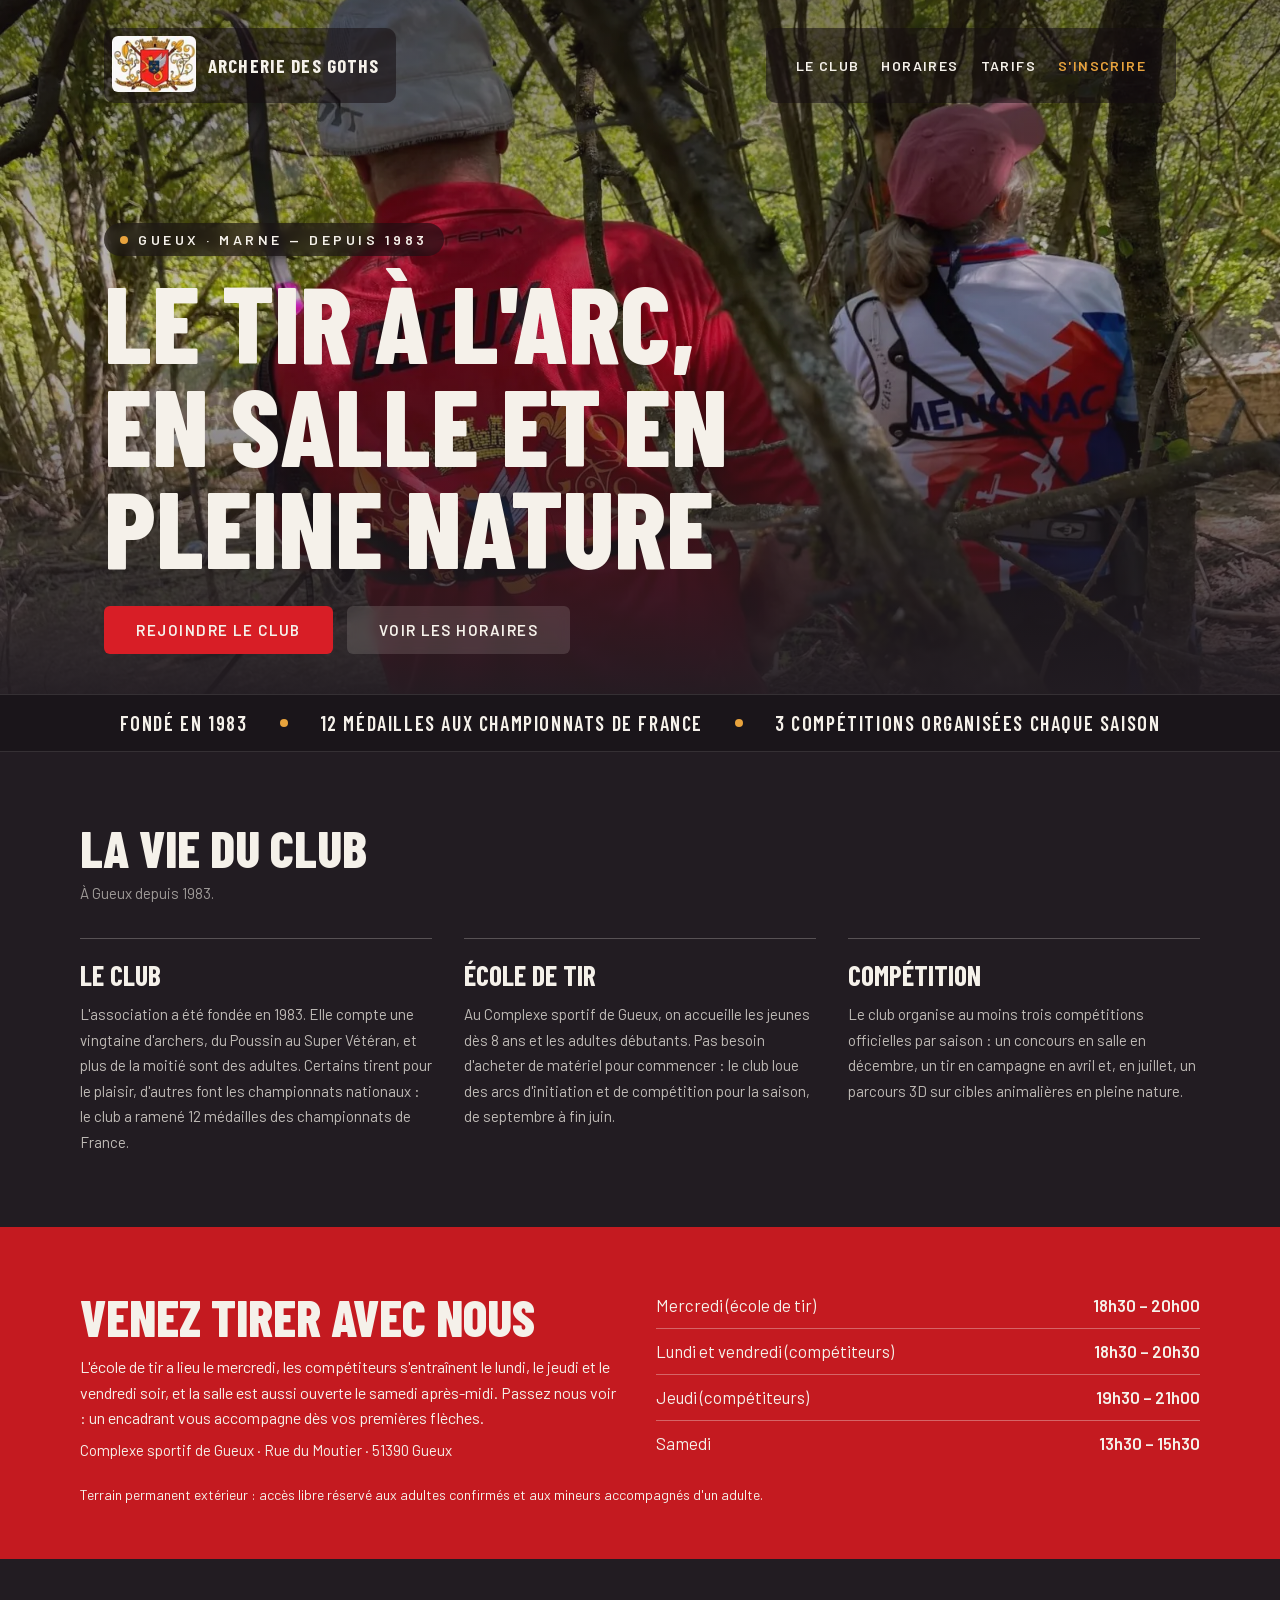
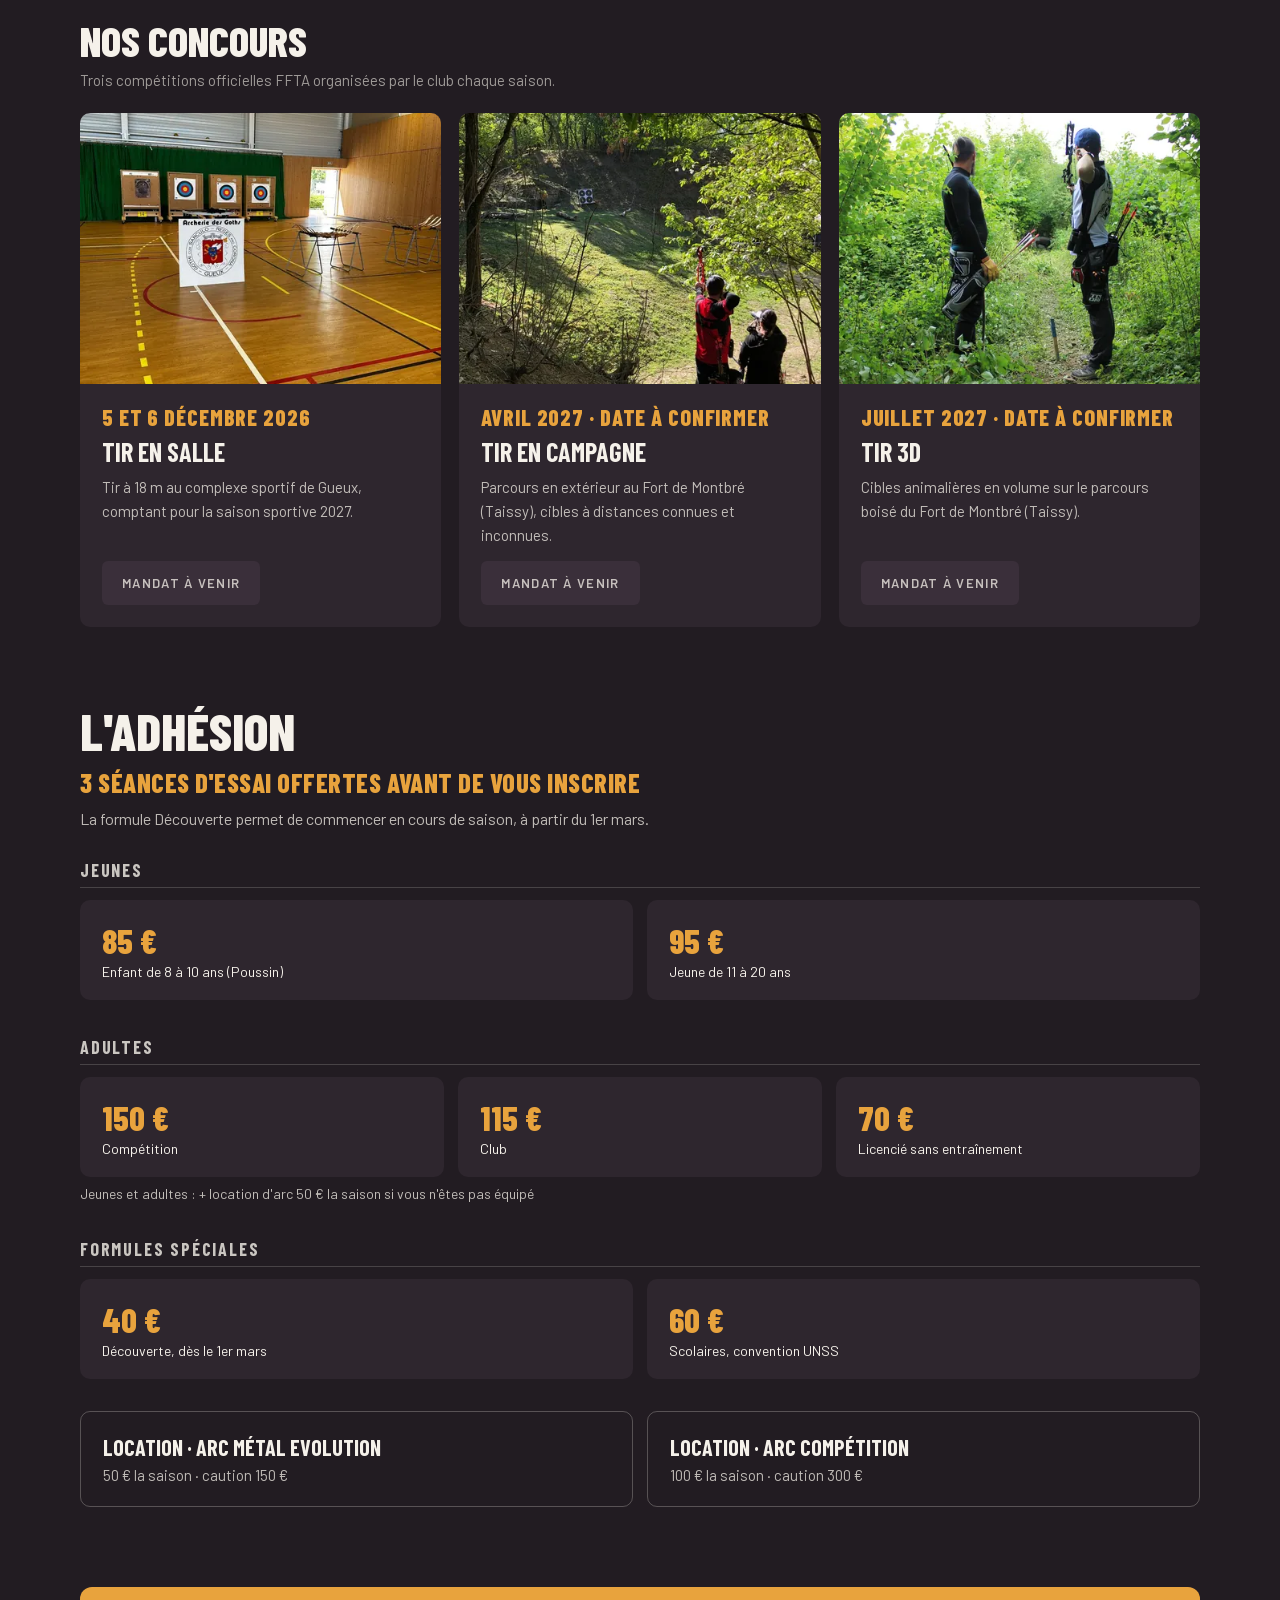
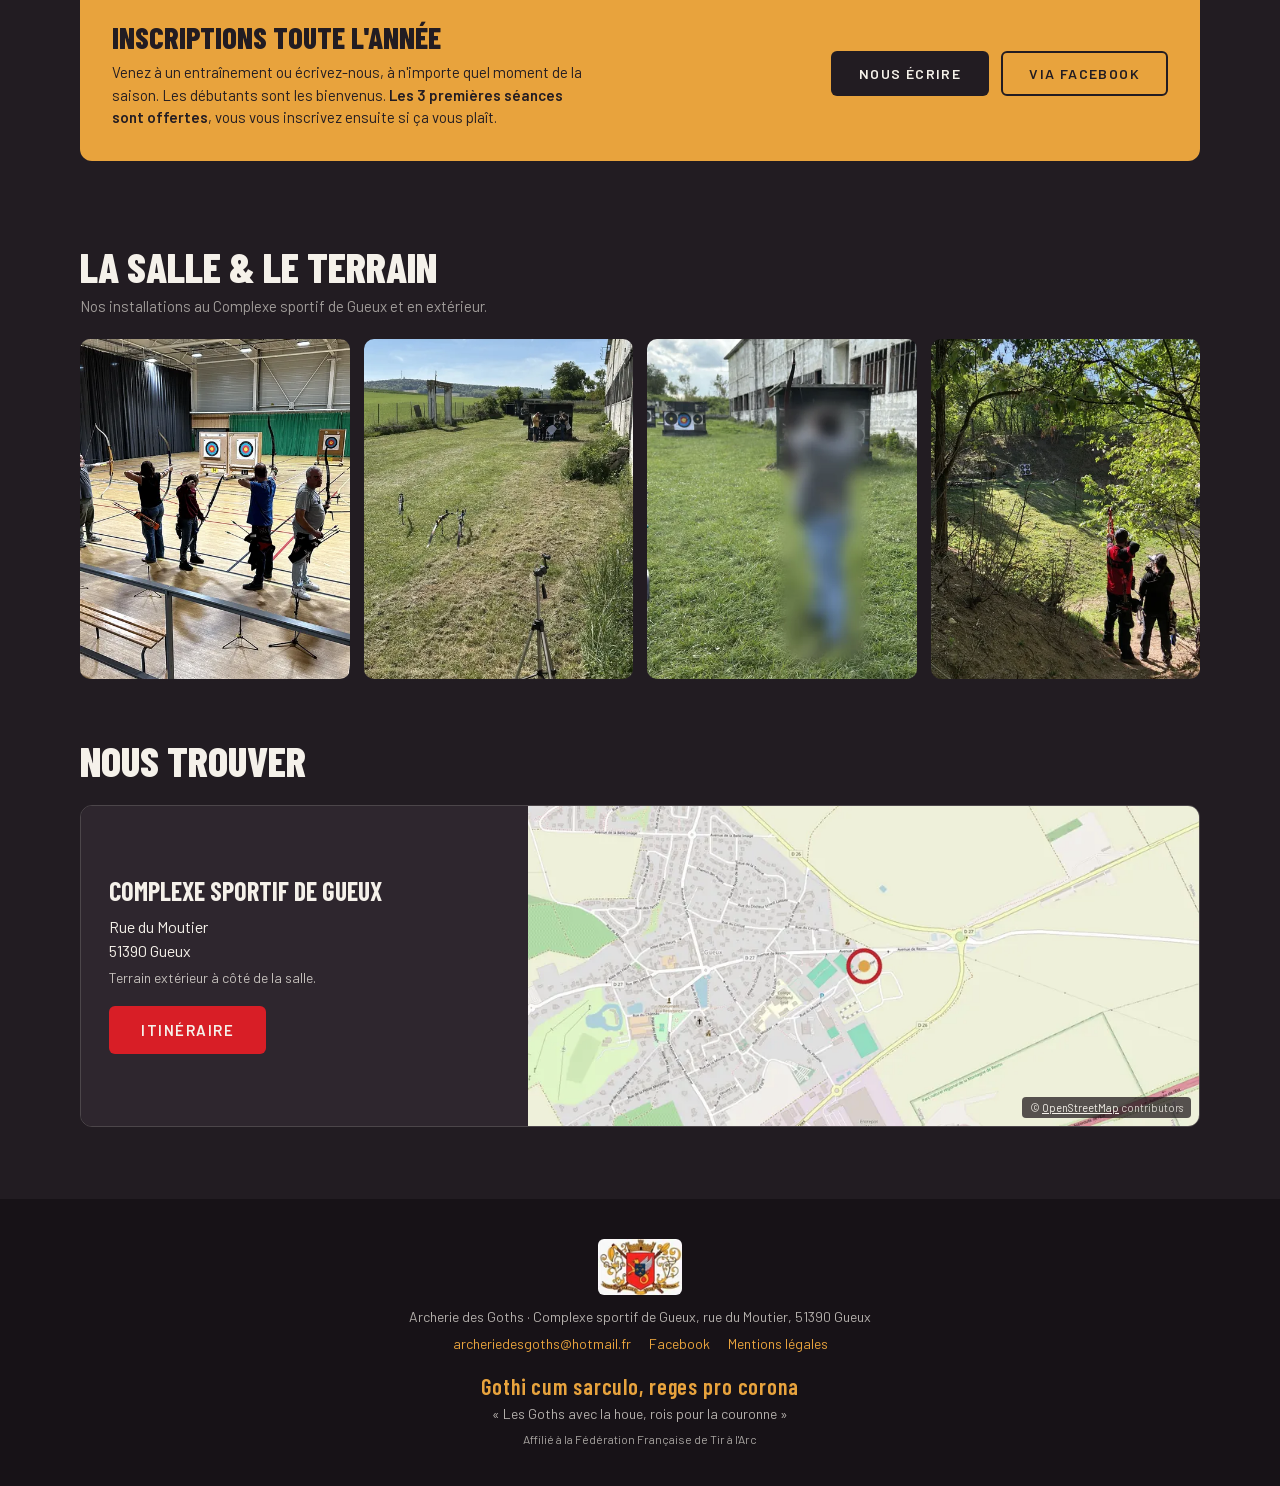
==== commit 2224adc4: "Photos : nouvelle image du concours 3D et de la salle dans la galerie" ====
--- a/index.html
+++ b/index.html
@@ -170,7 +170,7 @@
           </div>
         </li>
         <li class="concours-card">
-          <picture><source type="image/webp" srcset="assets/img/terrain-450.webp 450w, assets/img/terrain-900.webp 900w" sizes="(max-width: 640px) 100vw, 360px"><img src="assets/img/terrain.jpg" alt="" width="1200" height="1600" loading="lazy"></picture>
+          <picture><source type="image/webp" srcset="assets/img/concours-3d-450.webp 450w, assets/img/concours-3d-900.webp 900w" sizes="(max-width: 640px) 100vw, 360px"><img src="assets/img/concours-3d.jpg" alt="" style="object-position: 50% 40%" width="1200" height="1600" loading="lazy"></picture>
           <div class="concours-body">
             <p class="concours-date">Juillet 2027 · date à confirmer</p>
             <h3 class="concours-name">Tir 3D</h3>
@@ -228,7 +228,7 @@
       <h2 class="section-title-sm" id="galerie-title">La salle &amp; le terrain</h2>
       <p class="galerie-subtitle">Nos installations au Complexe sportif de Gueux et en extérieur.</p>
       <div class="galerie-grid">
-        <div class="galerie-item"><picture><source type="image/webp" srcset="assets/img/salle-450.webp 450w, assets/img/salle-900.webp 900w" sizes="(max-width: 640px) 50vw, (max-width: 1120px) 33vw, 260px"><img src="assets/img/salle.jpg" alt="la salle" width="1200" height="1600" loading="lazy"></picture></div>
+        <div class="galerie-item"><picture><source type="image/webp" srcset="assets/img/salle-tir-450.webp 450w, assets/img/salle-tir-900.webp 900w" sizes="(max-width: 640px) 50vw, (max-width: 1120px) 33vw, 260px"><img src="assets/img/salle-tir.jpg" alt="des archers au pas de tir dans la salle" width="1200" height="1600" loading="lazy"></picture></div>
         <div class="galerie-item"><picture><source type="image/webp" srcset="assets/img/terrain-450.webp 450w, assets/img/terrain-900.webp 900w" sizes="(max-width: 640px) 50vw, (max-width: 1120px) 33vw, 260px"><img src="assets/img/terrain.jpg" alt="le terrain extérieur" width="1200" height="1600" loading="lazy"></picture></div>
         <div class="galerie-item"><picture><source type="image/webp" srcset="assets/img/pas-de-tir-450.webp 450w, assets/img/pas-de-tir-900.webp 900w" sizes="(max-width: 640px) 50vw, (max-width: 1120px) 33vw, 260px"><img src="assets/img/pas-de-tir.jpg" alt="au pas de tir" width="1200" height="1600" loading="lazy"></picture></div>
         <div class="galerie-item"><picture><source type="image/webp" srcset="assets/img/parcours-nature-450.webp 450w, assets/img/parcours-nature-900.webp 900w" sizes="(max-width: 640px) 50vw, (max-width: 1120px) 33vw, 260px"><img src="assets/img/parcours-nature.jpg" alt="parcours nature" width="1200" height="1600" loading="lazy"></picture></div>
--- a/css/style.css
+++ b/css/style.css
@@ -312,7 +312,8 @@
 /* ---- Section « Concours » ---- */
 .concours { max-width: 1120px; margin: 0 auto; padding: 56px 24px 0; }
 .concours-grid { list-style: none; margin: 0; padding: 0; display: grid; grid-template-columns: repeat(auto-fit, minmax(260px, 1fr)); gap: 18px; }
-.concours-card { background: var(--bg-card); border-radius: 10px; overflow: hidden; display: flex; flex-direction: column; }
+.concours-card { background: var(--bg-card); border-radius: 10px; overflow: hidden; display: flex; flex-direction: column; transition: transform 0.25s ease, box-shadow 0.25s ease, background 0.25s ease; }
+.concours-card:hover { transform: translateY(-6px); background: var(--bg-card-hover); box-shadow: 0 14px 28px rgba(0,0,0,0.45), inset 0 -3px 0 var(--amber); }
 .concours-card img { width: 100%; height: auto; aspect-ratio: 4 / 3; object-fit: cover; display: block; }
 .concours-body { padding: 20px 22px 22px; display: flex; flex-direction: column; align-items: flex-start; gap: 8px; flex: 1; }
 .concours-date { margin: 0; font-family: 'Barlow Condensed', sans-serif; font-size: 22px; font-weight: 800; color: var(--amber); text-transform: uppercase; letter-spacing: 0.04em; }
@@ -320,6 +321,7 @@
 .concours-desc { margin: 0 0 6px; font-size: 15px; line-height: 1.6; color: rgba(245,241,234,0.75); }
 .concours-body .btn-sm { margin-top: auto; }
 .btn-disabled { background: var(--bg-card-hover); color: rgba(245,241,234,0.75); font-weight: 700; border-radius: 6px; letter-spacing: 0.1em; text-transform: uppercase; cursor: not-allowed; }
+.concours-card:hover .btn-disabled { background: var(--bg-card); }
 
 /* ---- Section « Nous trouver » ---- */
 .carte { max-width: 1120px; margin: 0 auto; padding: 56px 24px 72px; }
@@ -381,7 +383,7 @@
 @media (prefers-reduced-motion: reduce) {
   html { scroll-behavior: auto; }
   *, *::before, *::after { transition-duration: 0.01ms !important; animation: none !important; }
-  .btn-primary:hover, .btn-ghost:hover, .btn-dark:hover, .btn-ghost-dark:hover, .tarif:hover, .location:hover, .galerie-item:hover { transform: none !important; }
+  .btn-primary:hover, .btn-ghost:hover, .btn-dark:hover, .btn-ghost-dark:hover, .tarif:hover, .concours-card:hover, .location:hover, .galerie-item:hover { transform: none !important; }
 }
 
 /* Page Mentions légales */
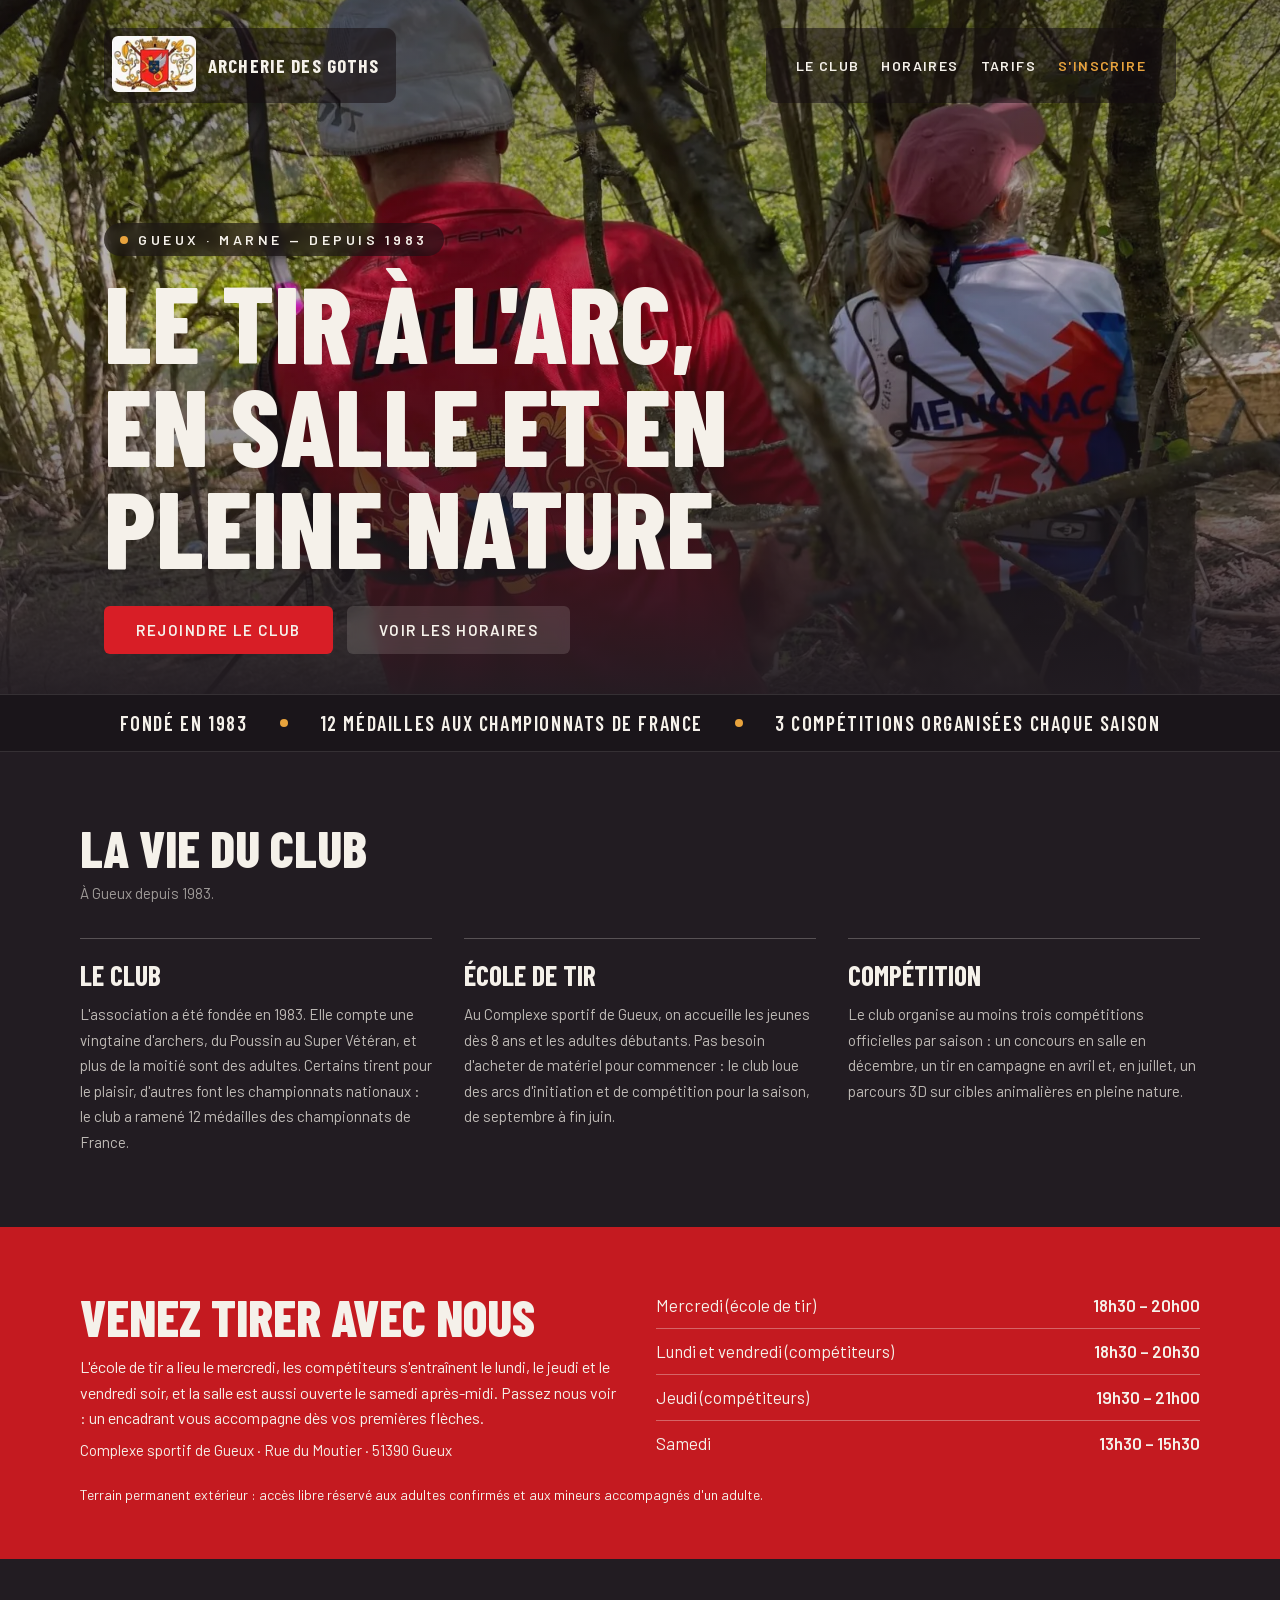
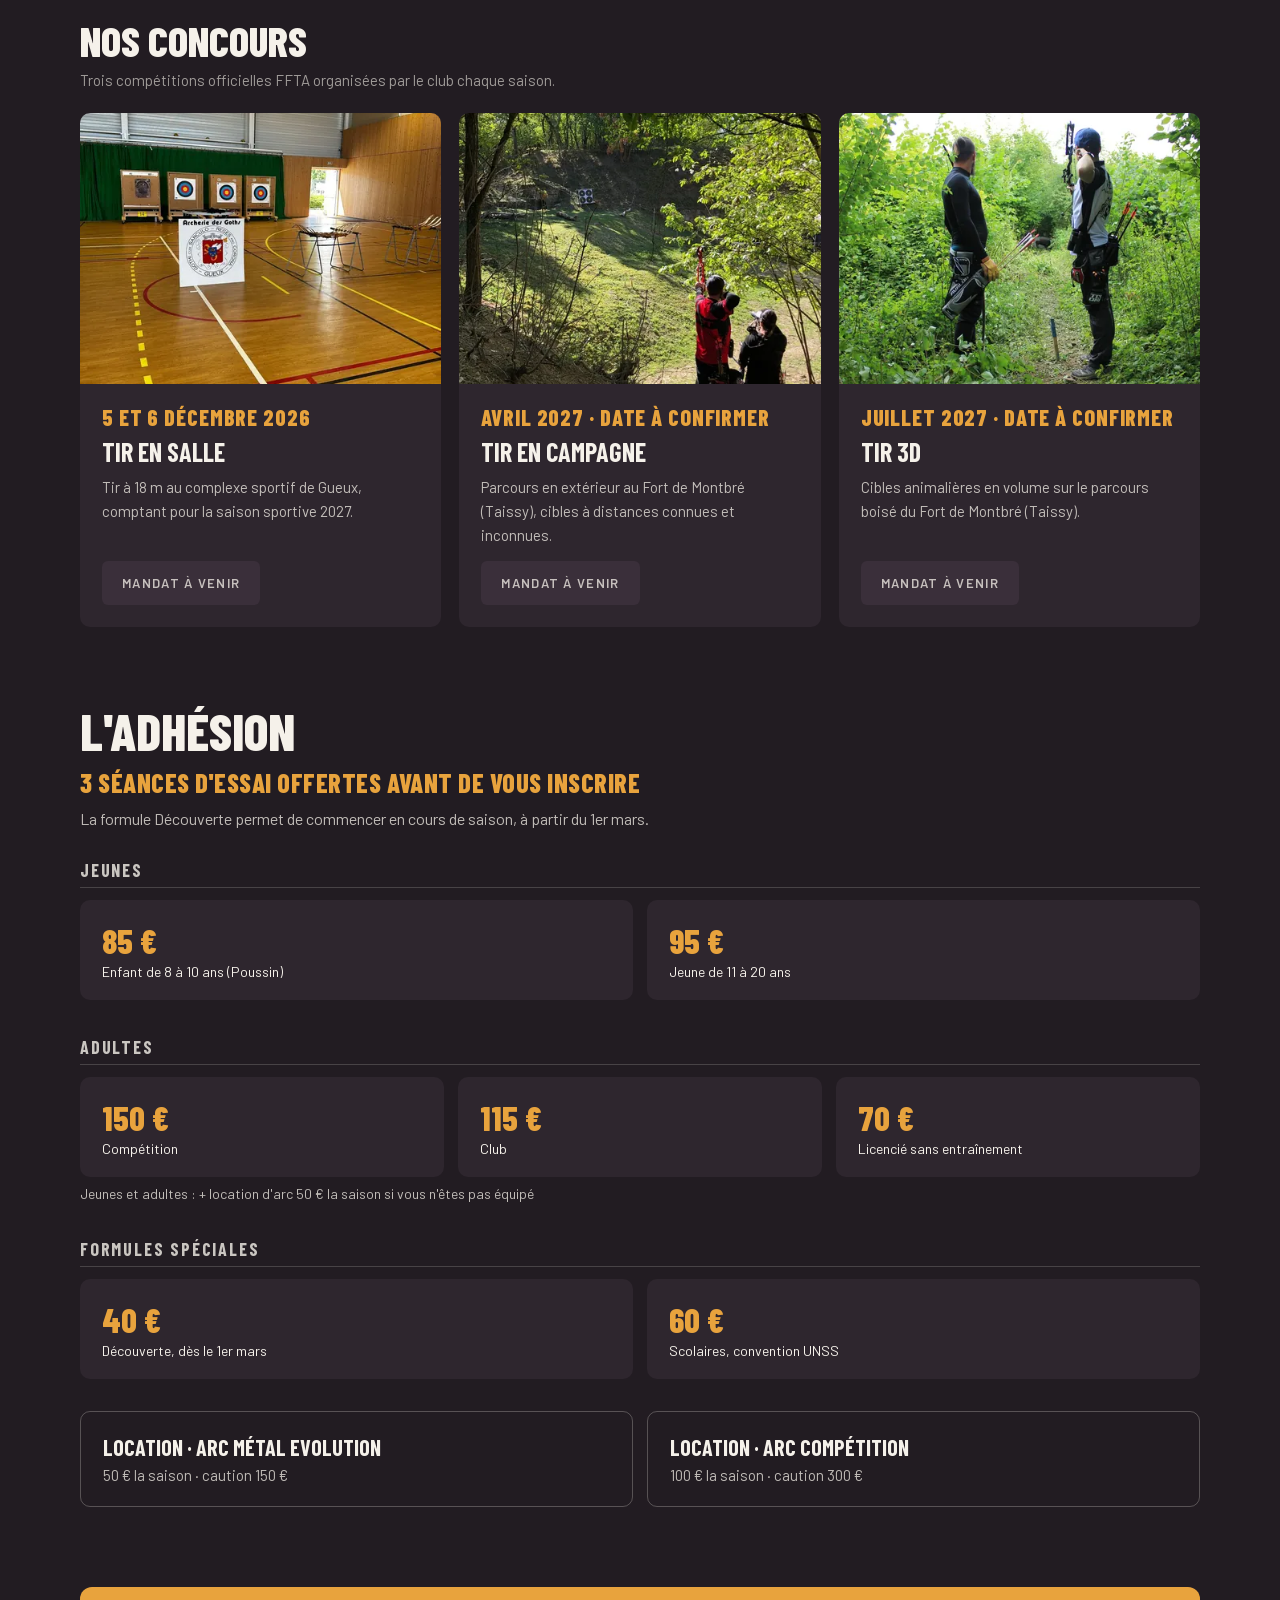
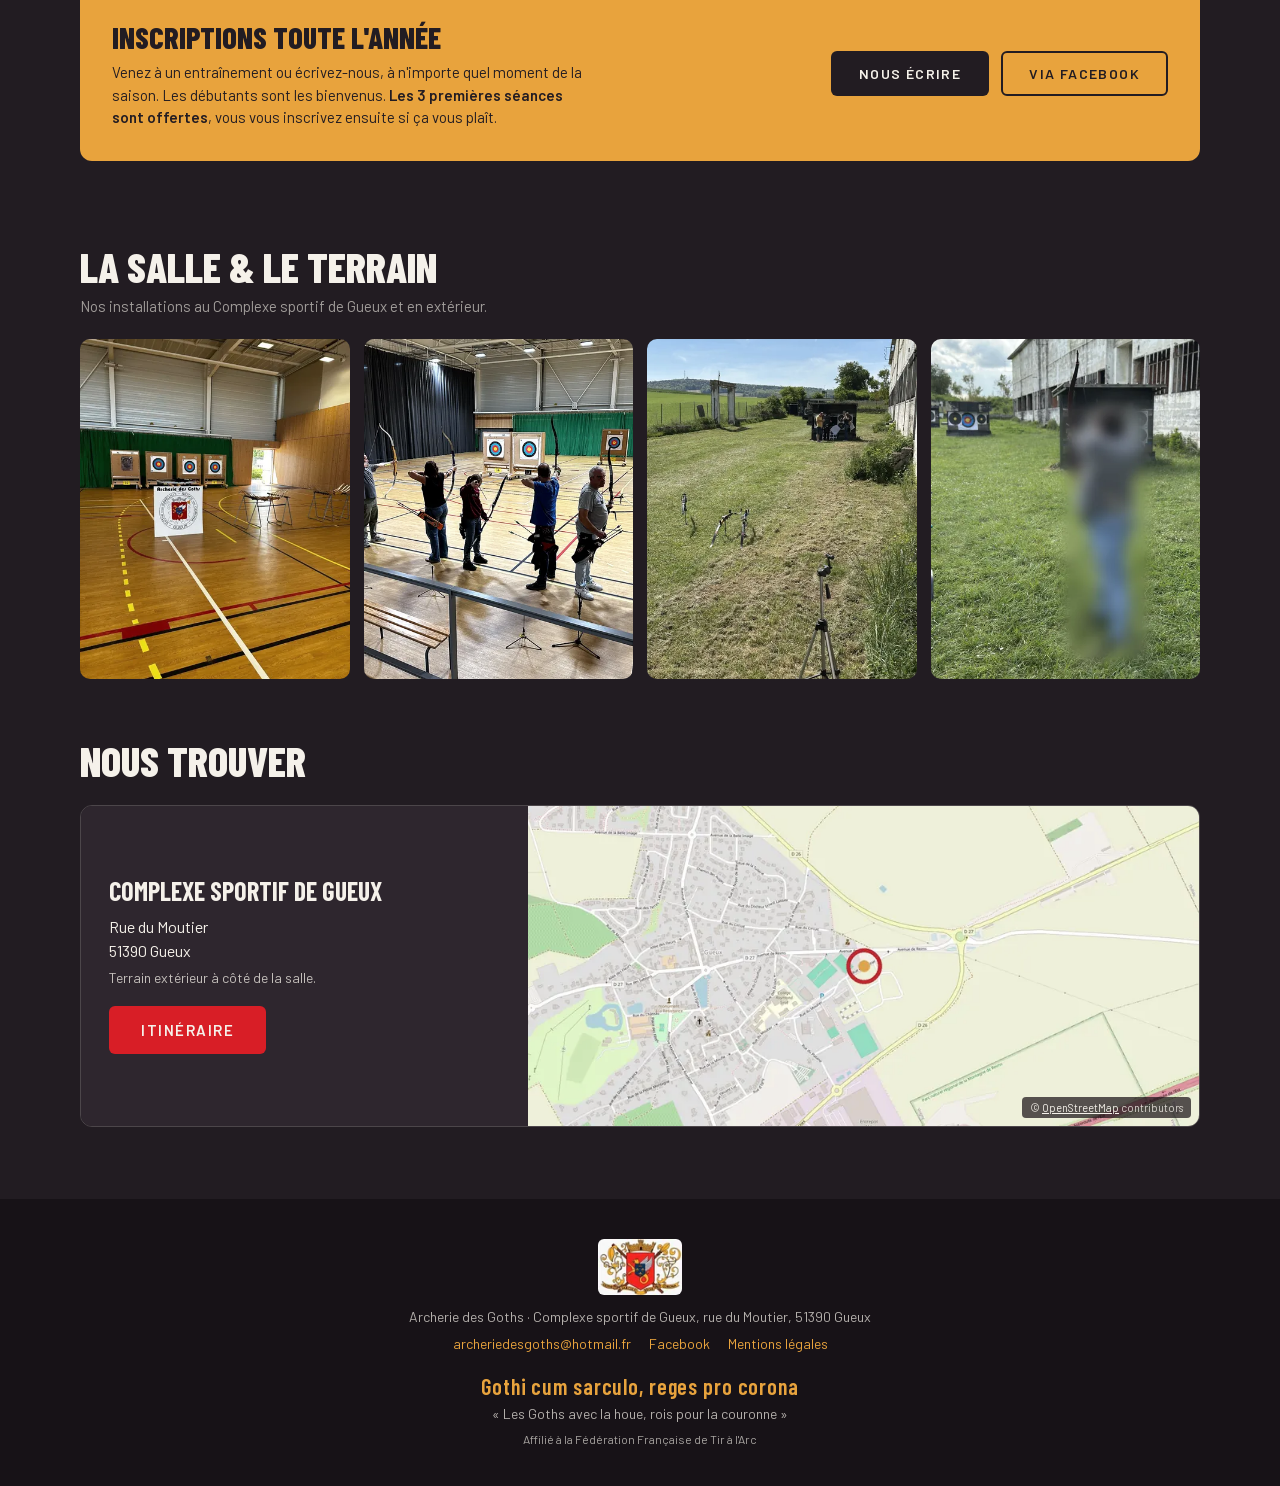
==== commit 846899b2: "Galerie : salle, salle-tir, terrain et terrain-tir (ex pas-de-tir)" ====
--- a/index.html
+++ b/index.html
@@ -228,10 +228,10 @@
       <h2 class="section-title-sm" id="galerie-title">La salle &amp; le terrain</h2>
       <p class="galerie-subtitle">Nos installations au Complexe sportif de Gueux et en extérieur.</p>
       <div class="galerie-grid">
+        <div class="galerie-item"><picture><source type="image/webp" srcset="assets/img/salle-450.webp 450w, assets/img/salle-900.webp 900w" sizes="(max-width: 640px) 50vw, (max-width: 1120px) 33vw, 260px"><img src="assets/img/salle.jpg" alt="la salle" width="1200" height="1600" loading="lazy"></picture></div>
         <div class="galerie-item"><picture><source type="image/webp" srcset="assets/img/salle-tir-450.webp 450w, assets/img/salle-tir-900.webp 900w" sizes="(max-width: 640px) 50vw, (max-width: 1120px) 33vw, 260px"><img src="assets/img/salle-tir.jpg" alt="des archers au pas de tir dans la salle" width="1200" height="1600" loading="lazy"></picture></div>
         <div class="galerie-item"><picture><source type="image/webp" srcset="assets/img/terrain-450.webp 450w, assets/img/terrain-900.webp 900w" sizes="(max-width: 640px) 50vw, (max-width: 1120px) 33vw, 260px"><img src="assets/img/terrain.jpg" alt="le terrain extérieur" width="1200" height="1600" loading="lazy"></picture></div>
-        <div class="galerie-item"><picture><source type="image/webp" srcset="assets/img/pas-de-tir-450.webp 450w, assets/img/pas-de-tir-900.webp 900w" sizes="(max-width: 640px) 50vw, (max-width: 1120px) 33vw, 260px"><img src="assets/img/pas-de-tir.jpg" alt="au pas de tir" width="1200" height="1600" loading="lazy"></picture></div>
-        <div class="galerie-item"><picture><source type="image/webp" srcset="assets/img/parcours-nature-450.webp 450w, assets/img/parcours-nature-900.webp 900w" sizes="(max-width: 640px) 50vw, (max-width: 1120px) 33vw, 260px"><img src="assets/img/parcours-nature.jpg" alt="parcours nature" width="1200" height="1600" loading="lazy"></picture></div>
+        <div class="galerie-item"><picture><source type="image/webp" srcset="assets/img/terrain-tir-450.webp 450w, assets/img/terrain-tir-900.webp 900w" sizes="(max-width: 640px) 50vw, (max-width: 1120px) 33vw, 260px"><img src="assets/img/terrain-tir.jpg" alt="au pas de tir sur le terrain" width="1200" height="1600" loading="lazy"></picture></div>
       </div>
     </section>
     <section class="carte" aria-labelledby="carte-title">
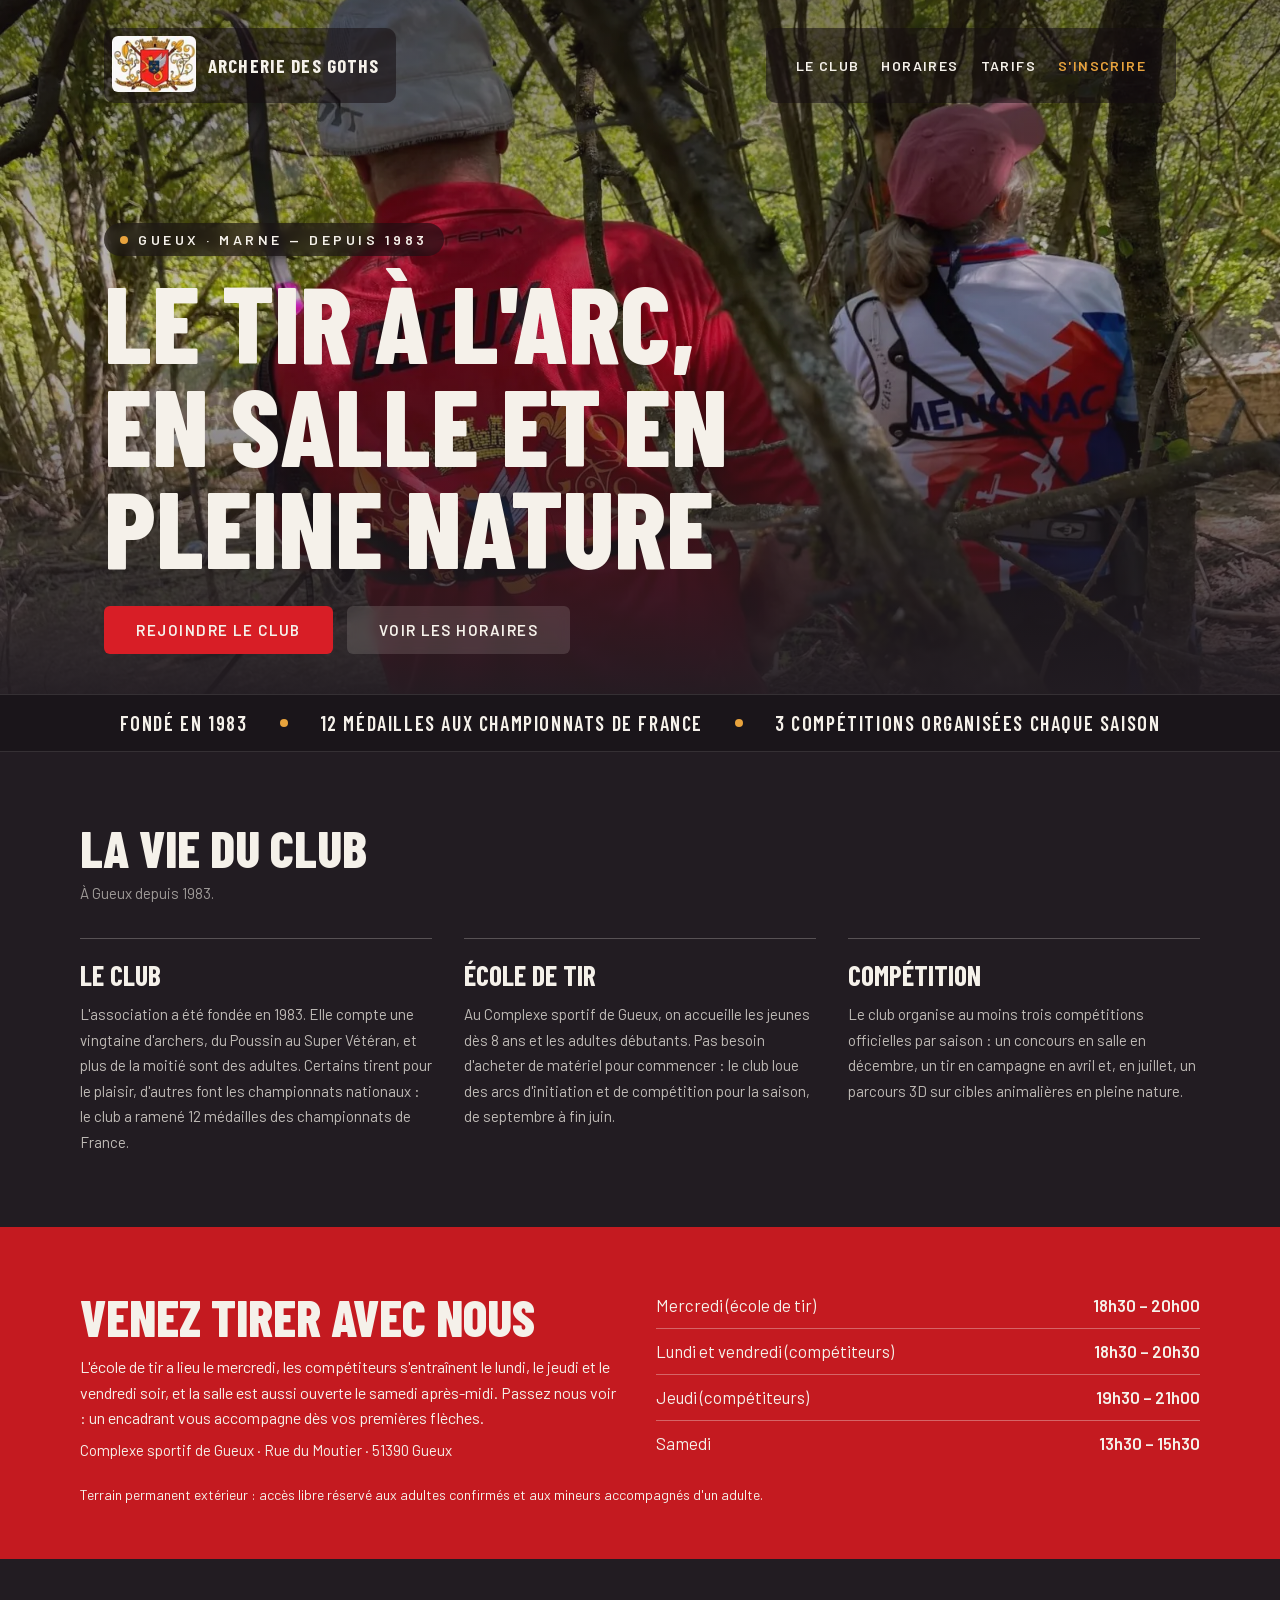
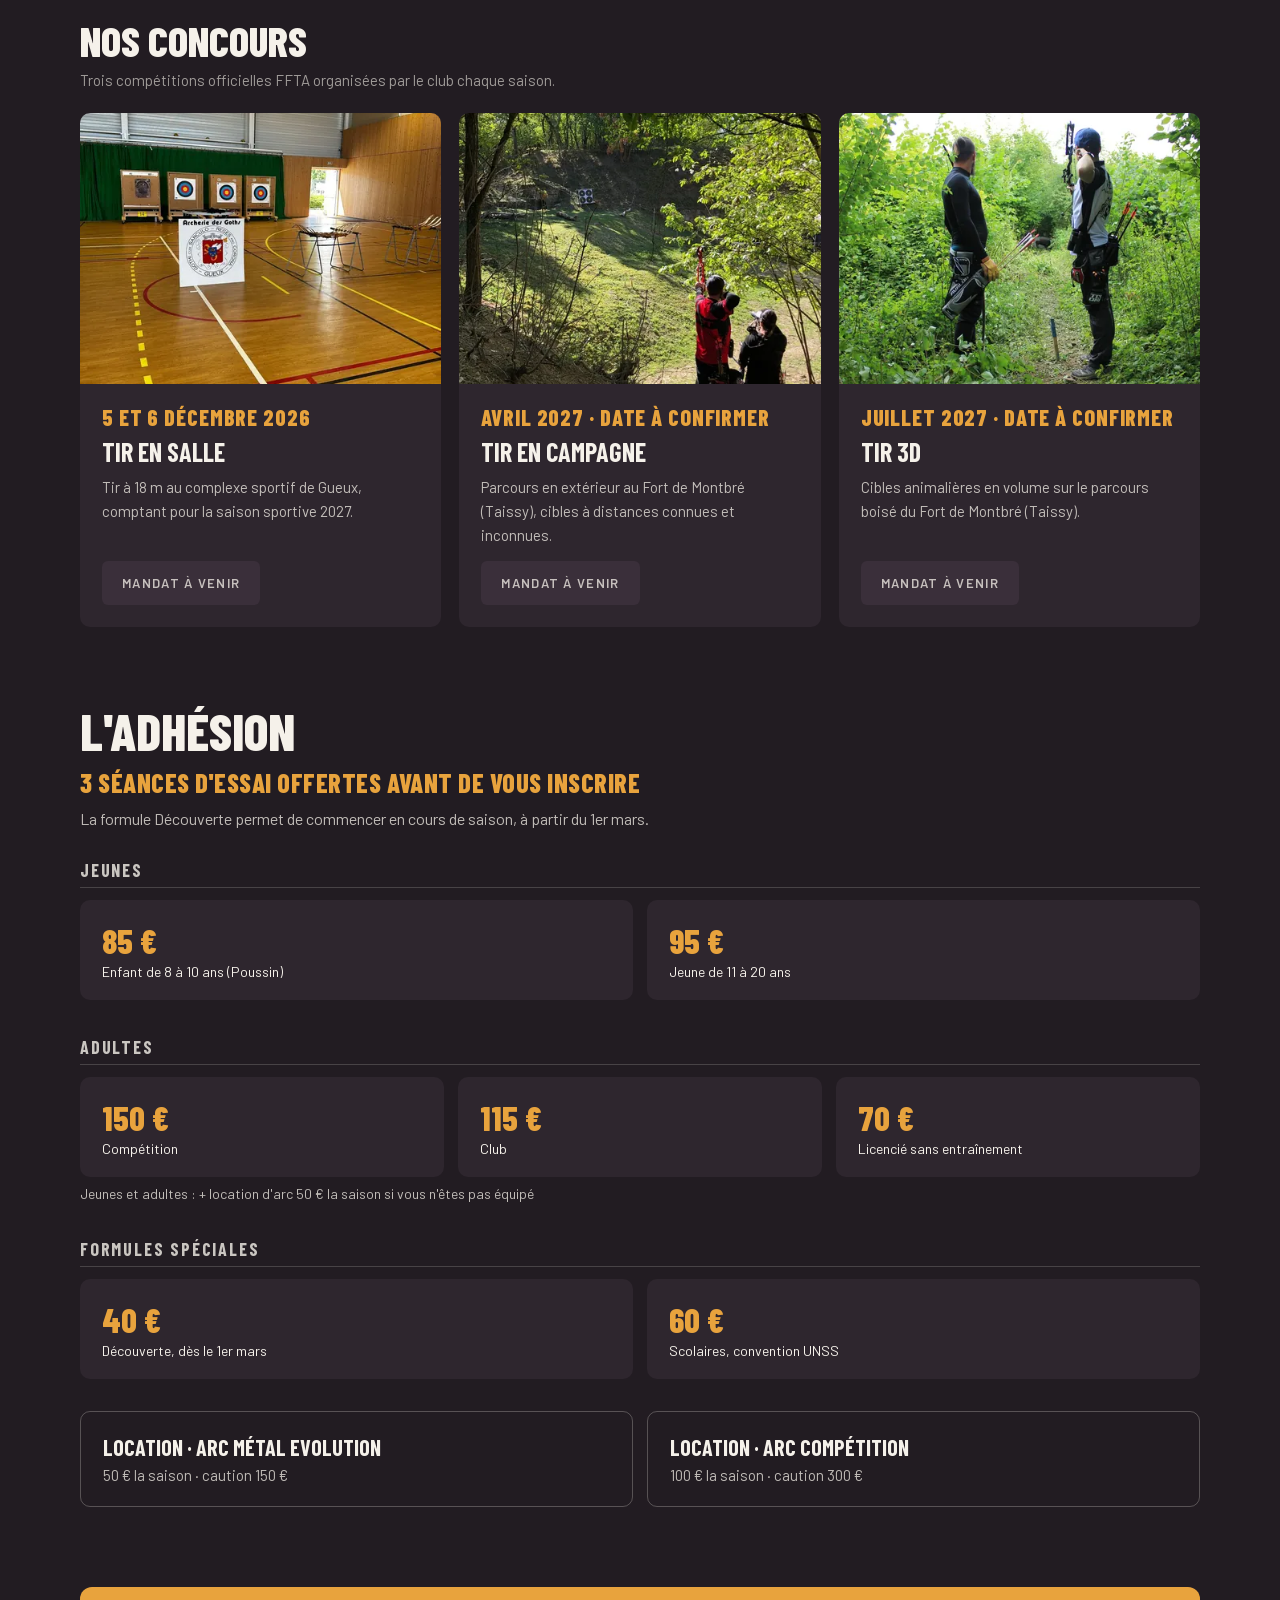
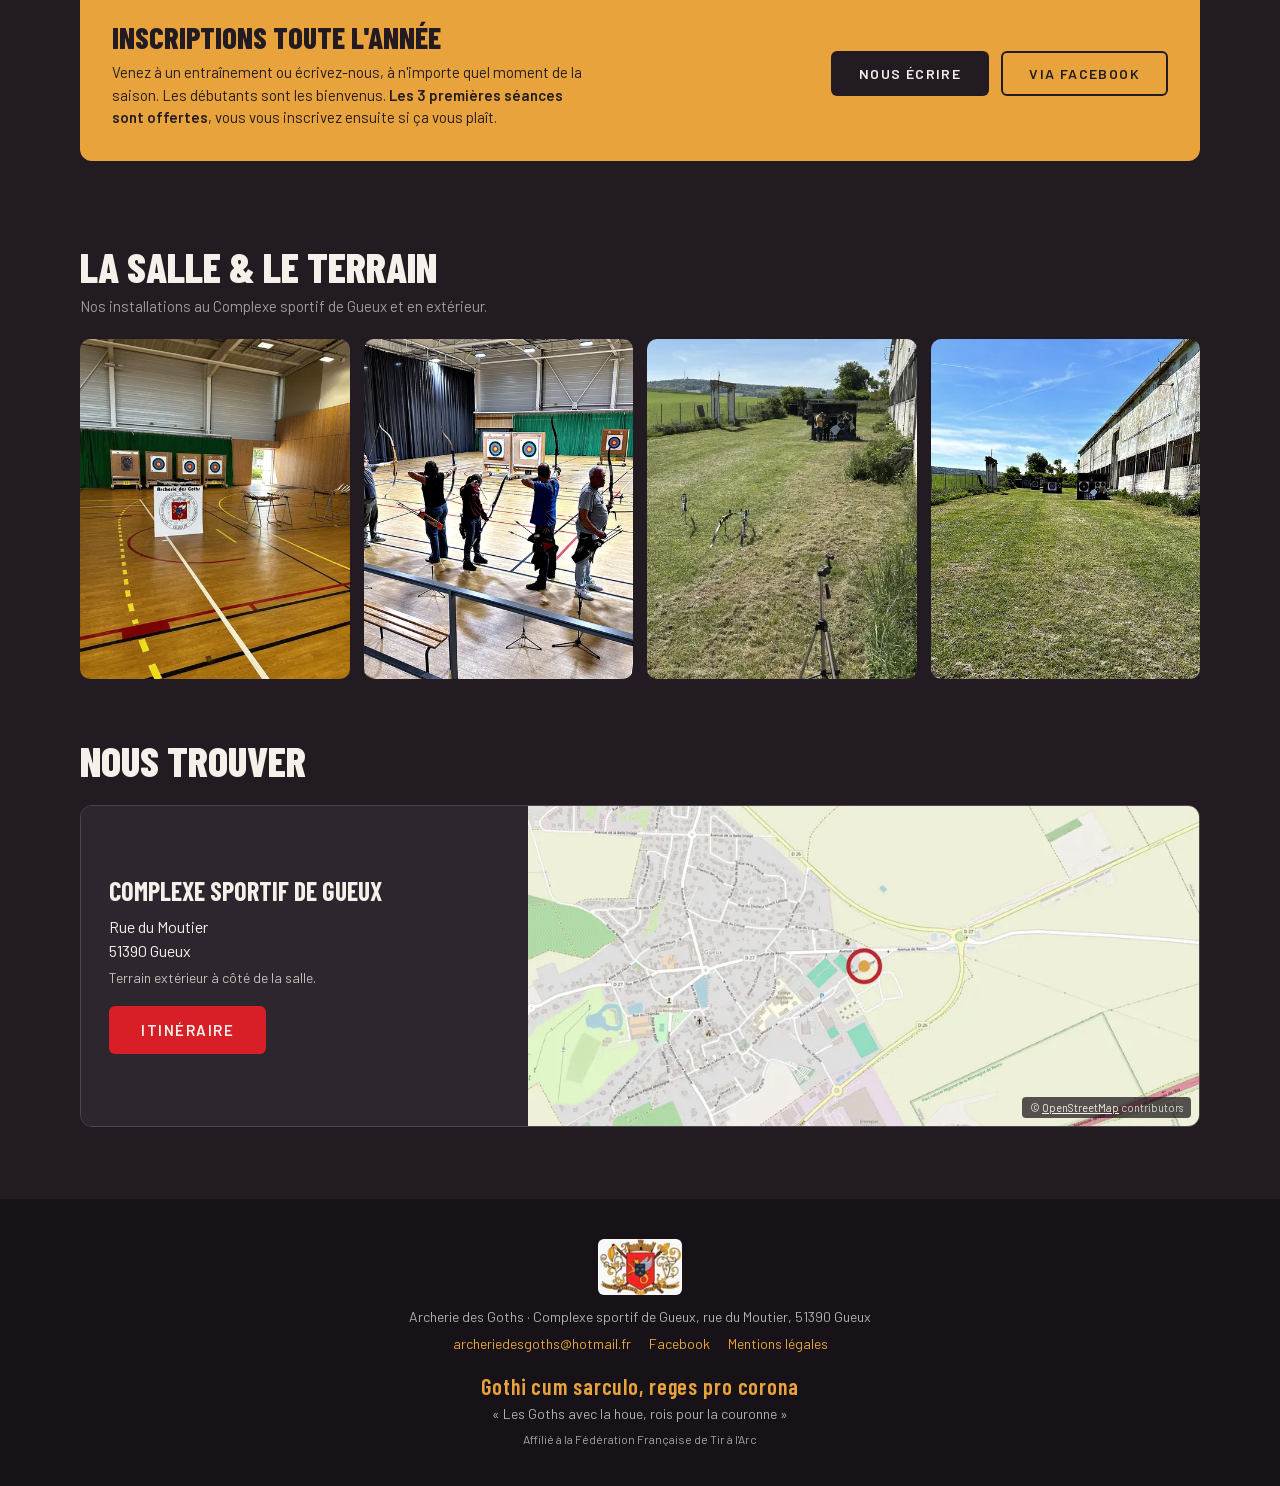
==== commit c6af6caa: "Galerie : retouche de salle-tir, nouvelle photo terrain-tir" ====
--- a/index.html
+++ b/index.html
@@ -231,7 +231,7 @@
         <div class="galerie-item"><picture><source type="image/webp" srcset="assets/img/salle-450.webp 450w, assets/img/salle-900.webp 900w" sizes="(max-width: 640px) 50vw, (max-width: 1120px) 33vw, 260px"><img src="assets/img/salle.jpg" alt="la salle" width="1200" height="1600" loading="lazy"></picture></div>
         <div class="galerie-item"><picture><source type="image/webp" srcset="assets/img/salle-tir-450.webp 450w, assets/img/salle-tir-900.webp 900w" sizes="(max-width: 640px) 50vw, (max-width: 1120px) 33vw, 260px"><img src="assets/img/salle-tir.jpg" alt="des archers au pas de tir dans la salle" width="1200" height="1600" loading="lazy"></picture></div>
         <div class="galerie-item"><picture><source type="image/webp" srcset="assets/img/terrain-450.webp 450w, assets/img/terrain-900.webp 900w" sizes="(max-width: 640px) 50vw, (max-width: 1120px) 33vw, 260px"><img src="assets/img/terrain.jpg" alt="le terrain extérieur" width="1200" height="1600" loading="lazy"></picture></div>
-        <div class="galerie-item"><picture><source type="image/webp" srcset="assets/img/terrain-tir-450.webp 450w, assets/img/terrain-tir-900.webp 900w" sizes="(max-width: 640px) 50vw, (max-width: 1120px) 33vw, 260px"><img src="assets/img/terrain-tir.jpg" alt="au pas de tir sur le terrain" width="1200" height="1600" loading="lazy"></picture></div>
+        <div class="galerie-item"><picture><source type="image/webp" srcset="assets/img/terrain-tir-450.webp 450w, assets/img/terrain-tir-900.webp 900w" sizes="(max-width: 640px) 50vw, (max-width: 1120px) 33vw, 260px"><img src="assets/img/terrain-tir.jpg" alt="les cibles du terrain extérieur" width="1200" height="1600" loading="lazy"></picture></div>
       </div>
     </section>
     <section class="carte" aria-labelledby="carte-title">
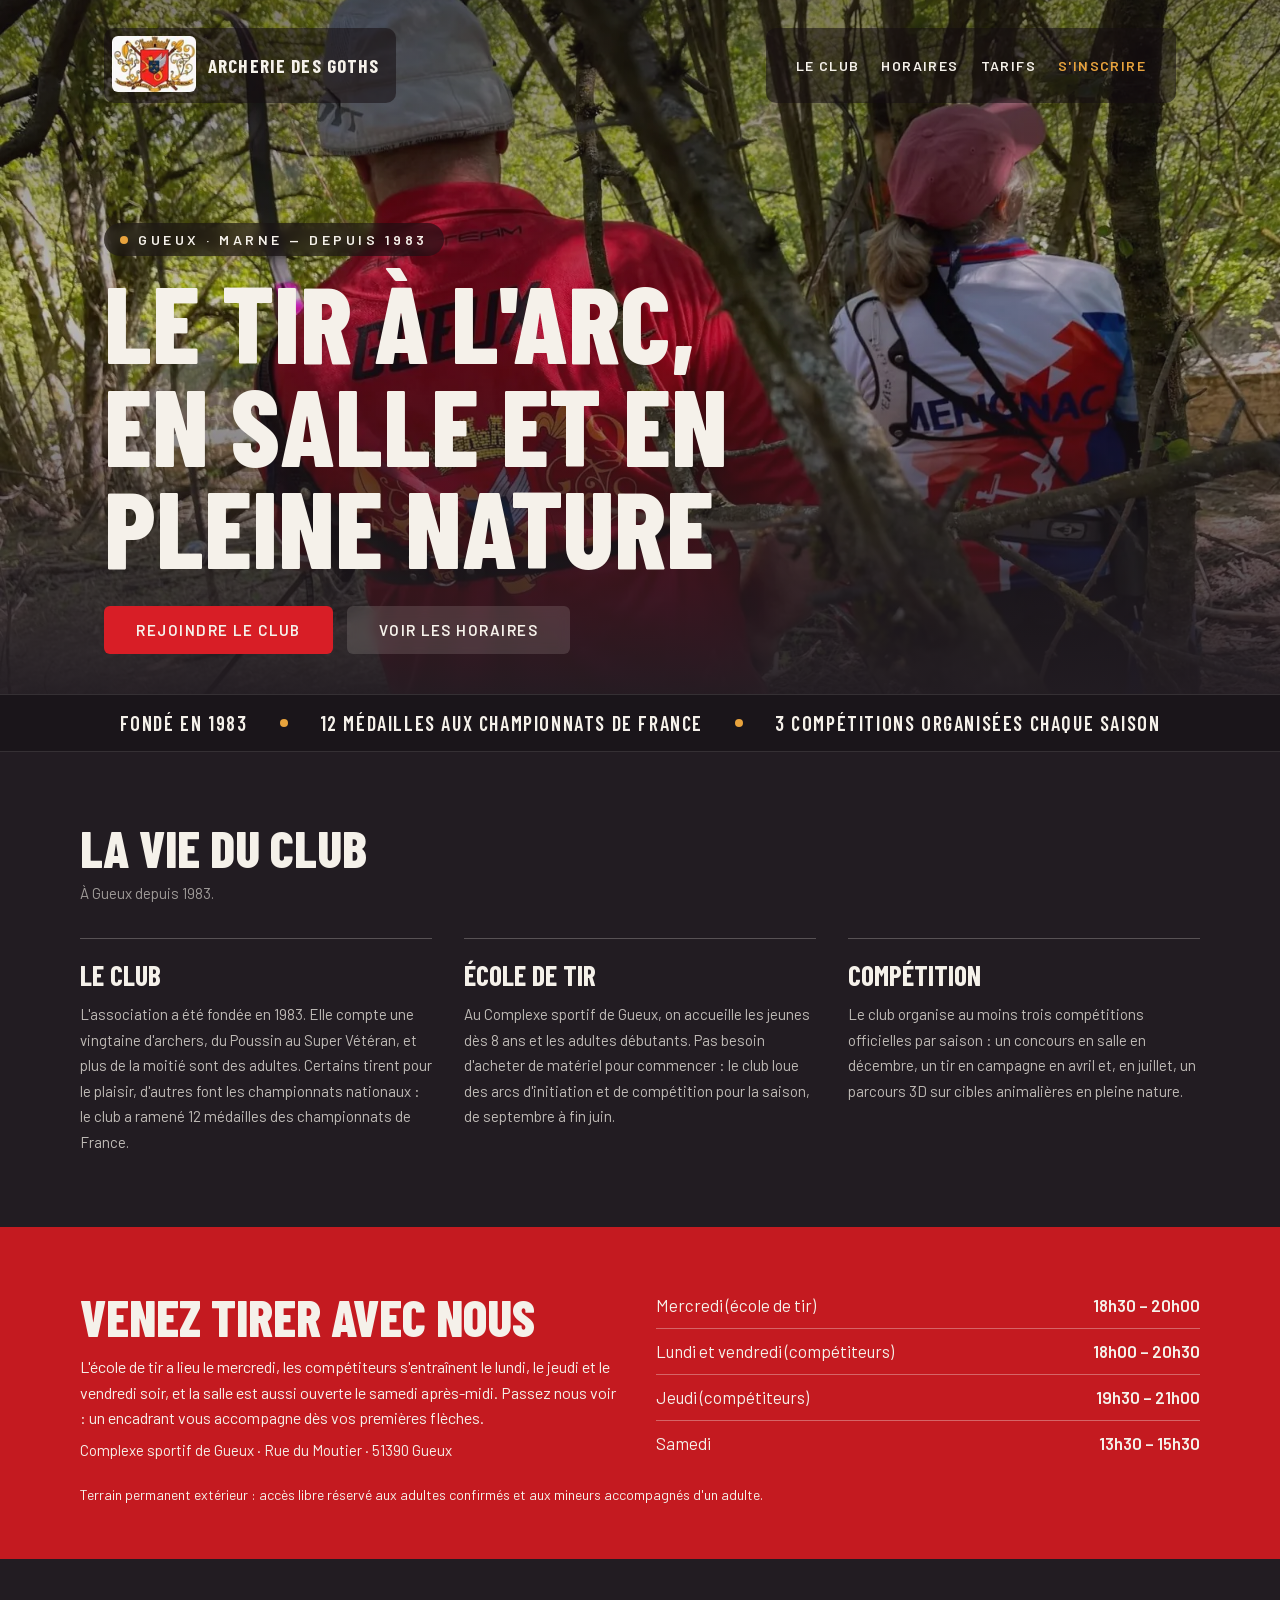
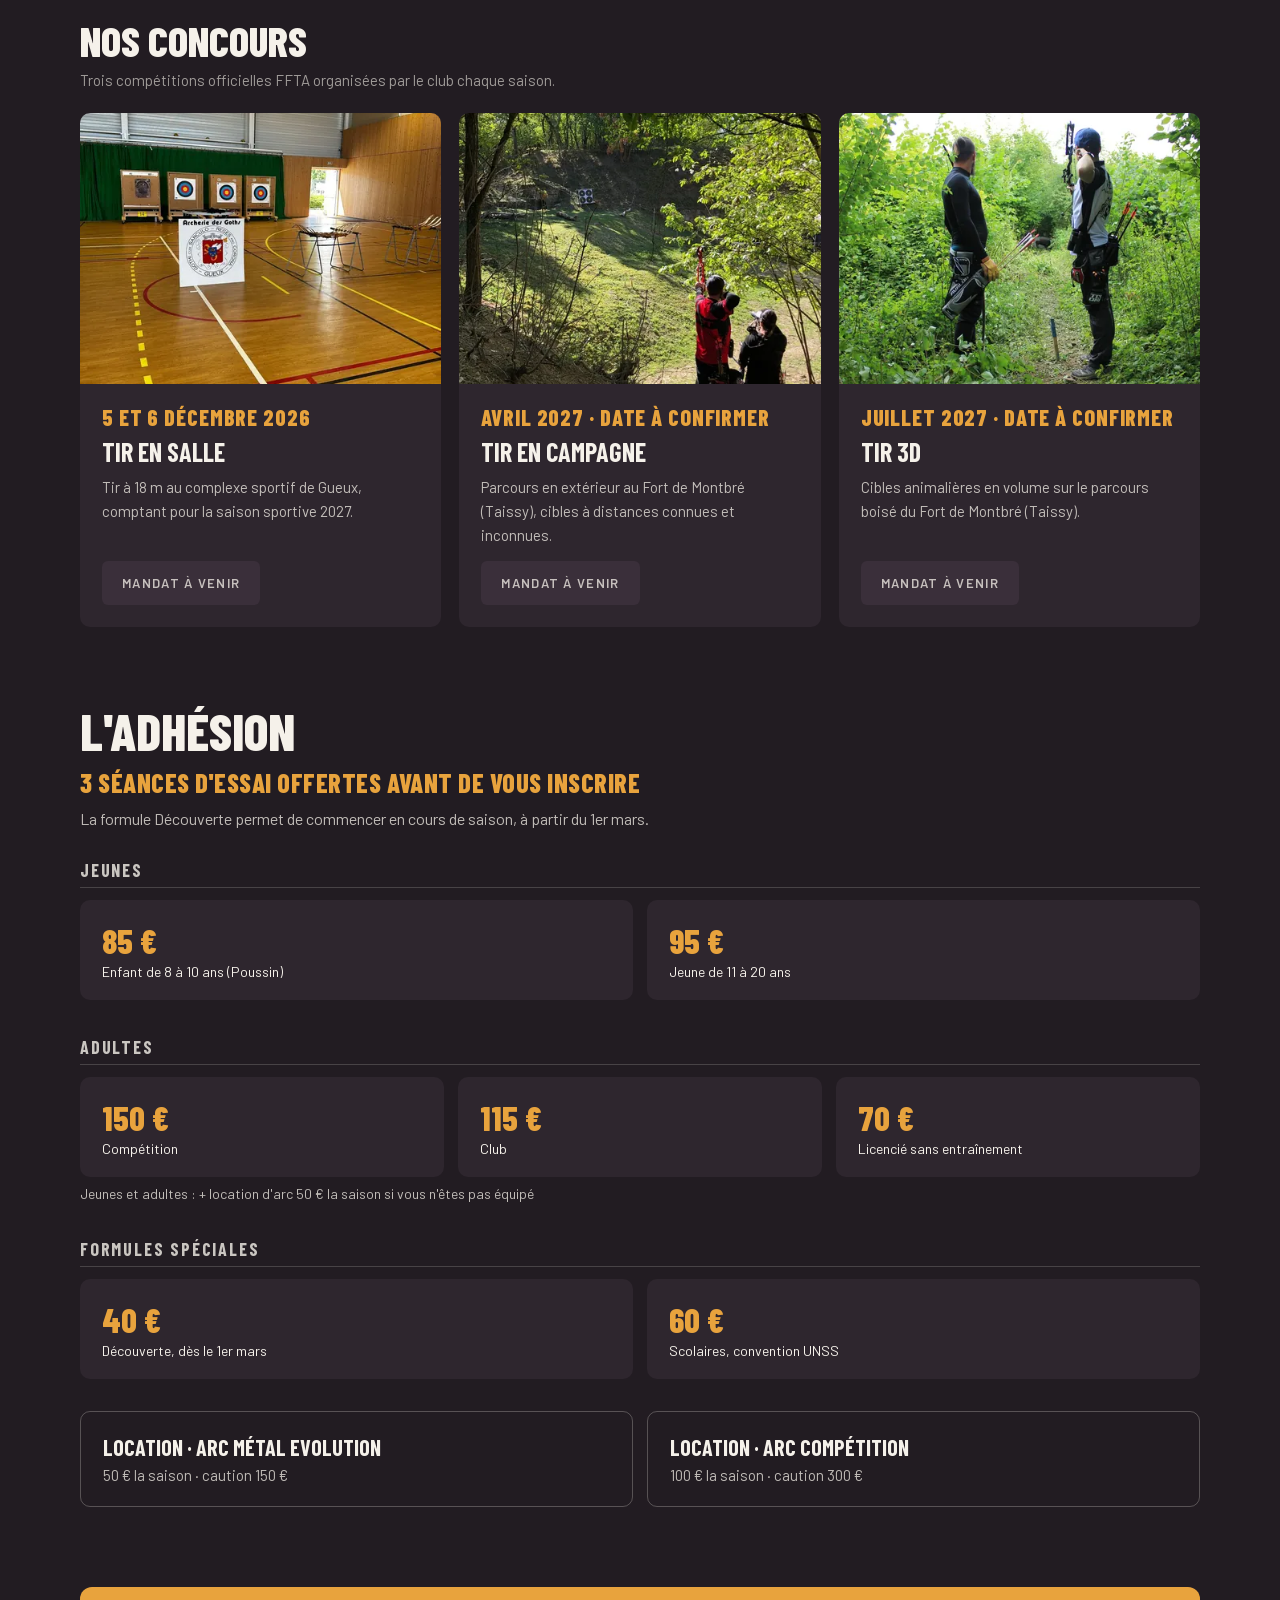
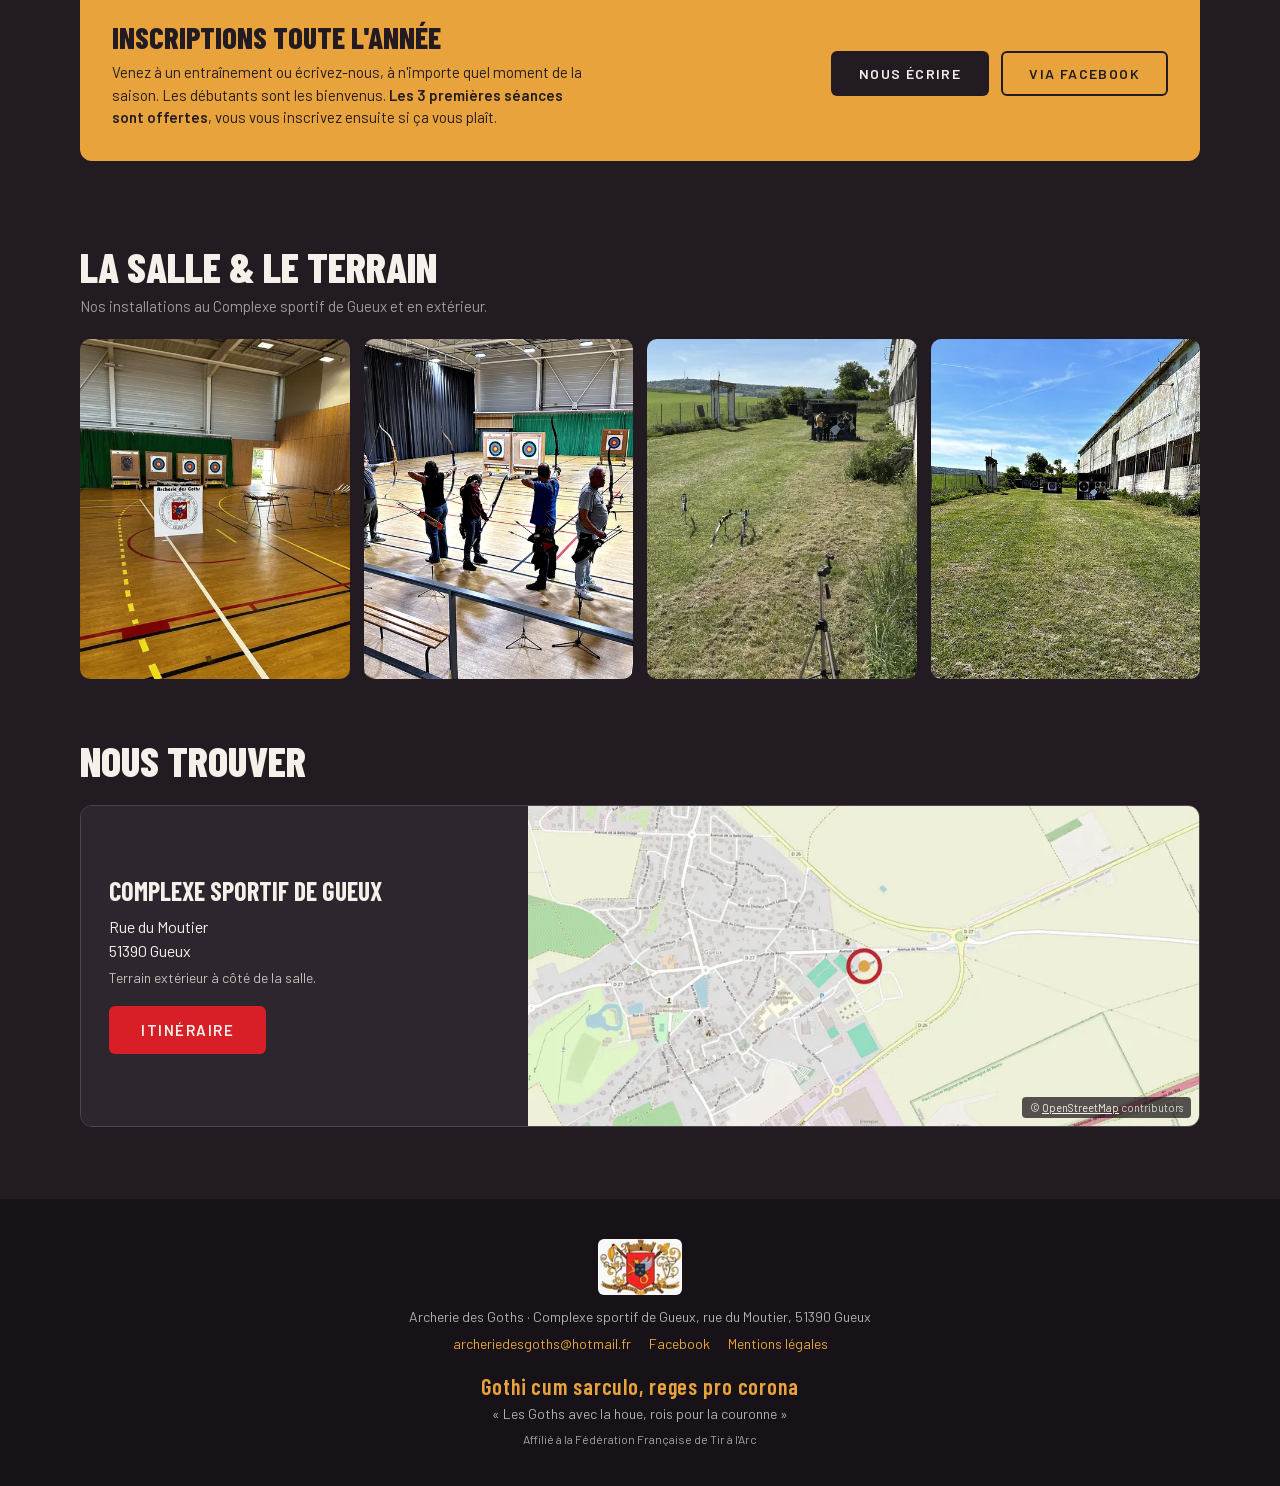
==== commit ff0c0511: "Horaires : lundi et vendredi de 18h00 à 20h30" ====
--- a/index.html
+++ b/index.html
@@ -5,22 +5,22 @@
 <meta name="viewport" content="width=device-width, initial-scale=1">
 <title>Archerie des Goths — Tir à l'arc à Gueux (Marne)</title>
 <meta name="description" content="Club de tir à l'arc fondé en 1983 à Gueux (Marne) : école de tir dès 8 ans, compétition, tir en salle, en campagne et parcours 3D. Inscriptions toute l'année, 3 séances d'essai offertes.">
-<link rel="canonical" href="https://anthonyguillaume.github.io/archeriedesgoths/">
+<link rel="canonical" href="https://archeriedesgoths.fr/">
 <meta name="theme-color" content="#221c22">
 <meta property="og:type" content="website">
 <meta property="og:locale" content="fr_FR">
 <meta property="og:site_name" content="Archerie des Goths">
 <meta property="og:title" content="Archerie des Goths — Tir à l'arc à Gueux (Marne)">
 <meta property="og:description" content="Club de tir à l'arc fondé en 1983 à Gueux (Marne) : école de tir, compétition, tir en salle, en campagne et parcours 3D. Inscriptions toute l'année, 3 séances d'essai offertes.">
-<meta property="og:url" content="https://anthonyguillaume.github.io/archeriedesgoths/">
-<meta property="og:image" content="https://anthonyguillaume.github.io/archeriedesgoths/assets/img/og-image.jpg">
+<meta property="og:url" content="https://archeriedesgoths.fr/">
+<meta property="og:image" content="https://archeriedesgoths.fr/assets/img/og-image.jpg">
 <meta property="og:image:width" content="1200">
 <meta property="og:image:height" content="630">
 <meta property="og:image:alt" content="Archers en pleine nature, Archerie des Goths à Gueux">
 <meta name="twitter:card" content="summary_large_image">
 <meta name="twitter:title" content="Archerie des Goths — Tir à l'arc à Gueux (Marne)">
 <meta name="twitter:description" content="Club de tir à l'arc à Gueux (Marne) : école de tir, compétition, salle et nature. 3 séances d'essai offertes.">
-<meta name="twitter:image" content="https://anthonyguillaume.github.io/archeriedesgoths/assets/img/og-image.jpg">
+<meta name="twitter:image" content="https://archeriedesgoths.fr/assets/img/og-image.jpg">
 <link rel="icon" type="image/png" href="favicon.png">
 <link rel="apple-touch-icon" href="apple-touch-icon.png">
 <link rel="stylesheet" href="css/style.css">
@@ -32,9 +32,9 @@
   "name": "Archerie des Goths",
   "alternateName": "Archerie des Goths — Tir à l'arc à Gueux",
   "description": "Club de tir à l'arc fondé en 1983 à Gueux (Marne), affilié à la Fédération Française de Tir à l'Arc : école de tir le mercredi, entraînements compétiteurs, tir en salle, tir en campagne et parcours 3D en pleine nature.",
-  "url": "https://anthonyguillaume.github.io/archeriedesgoths/",
-  "logo": "https://anthonyguillaume.github.io/archeriedesgoths/assets/img/blason.jpg",
-  "image": "https://anthonyguillaume.github.io/archeriedesgoths/assets/img/og-image.jpg",
+  "url": "https://archeriedesgoths.fr/",
+  "logo": "https://archeriedesgoths.fr/assets/img/blason.jpg",
+  "image": "https://archeriedesgoths.fr/assets/img/og-image.jpg",
   "email": "archeriedesgoths@hotmail.fr",
   "foundingDate": "1983",
   "sport": "Tir à l'arc",
@@ -55,7 +55,7 @@
   },
   "openingHoursSpecification": [
     { "@type": "OpeningHoursSpecification", "dayOfWeek": "Wednesday", "opens": "18:30", "closes": "20:00", "description": "École de tir" },
-    { "@type": "OpeningHoursSpecification", "dayOfWeek": ["Monday", "Friday"], "opens": "18:30", "closes": "20:30", "description": "Compétiteurs" },
+    { "@type": "OpeningHoursSpecification", "dayOfWeek": ["Monday", "Friday"], "opens": "18:00", "closes": "20:30", "description": "Compétiteurs" },
     { "@type": "OpeningHoursSpecification", "dayOfWeek": "Thursday", "opens": "19:30", "closes": "21:00", "description": "Compétiteurs" },
     { "@type": "OpeningHoursSpecification", "dayOfWeek": "Saturday", "opens": "13:30", "closes": "15:30" }
   ]
@@ -138,7 +138,7 @@
         </div>
         <div class="horaires-list">
           <div class="horaires-row"><span>Mercredi (école de tir)</span><strong>18h30 – 20h00</strong></div>
-          <div class="horaires-row"><span>Lundi et vendredi (compétiteurs)</span><strong>18h30 – 20h30</strong></div>
+          <div class="horaires-row"><span>Lundi et vendredi (compétiteurs)</span><strong>18h00 – 20h30</strong></div>
           <div class="horaires-row"><span>Jeudi (compétiteurs)</span><strong>19h30 – 21h00</strong></div>
           <div class="horaires-row"><span>Samedi</span><strong>13h30 – 15h30</strong></div>
         </div>
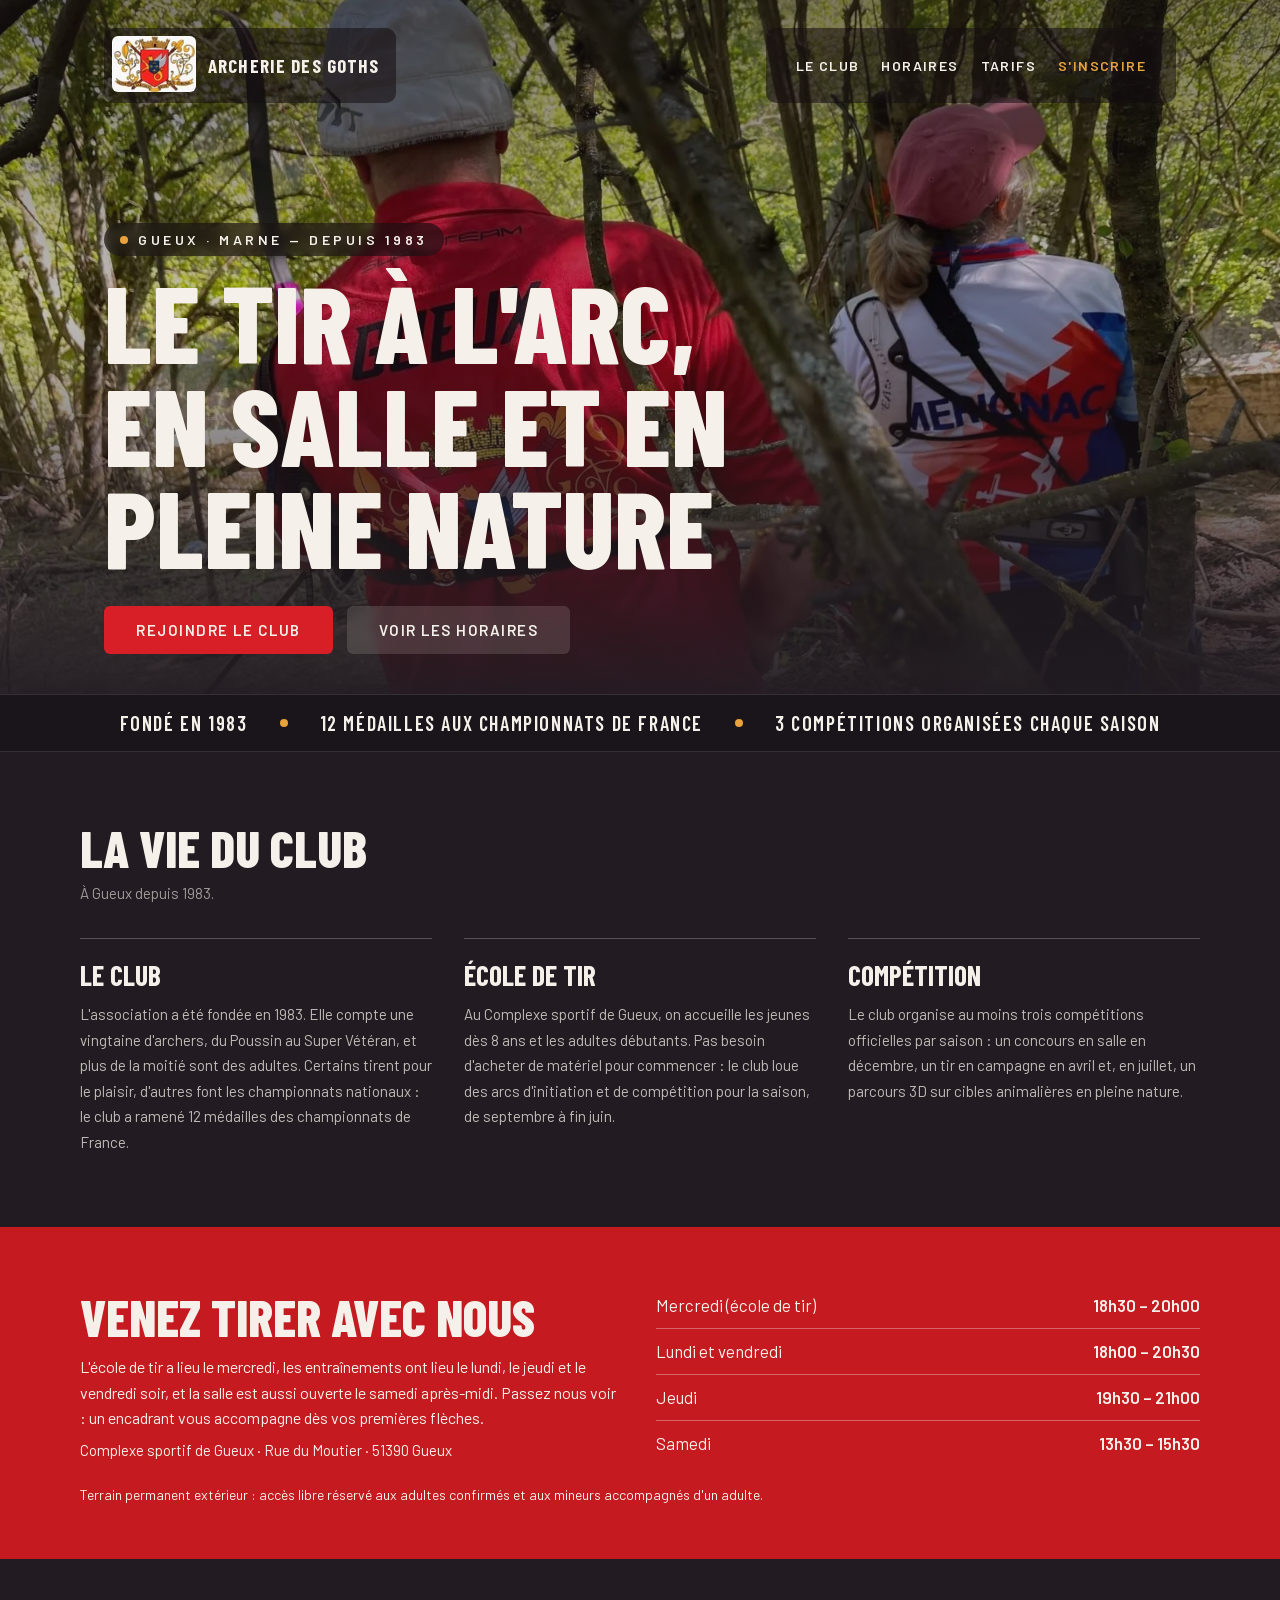
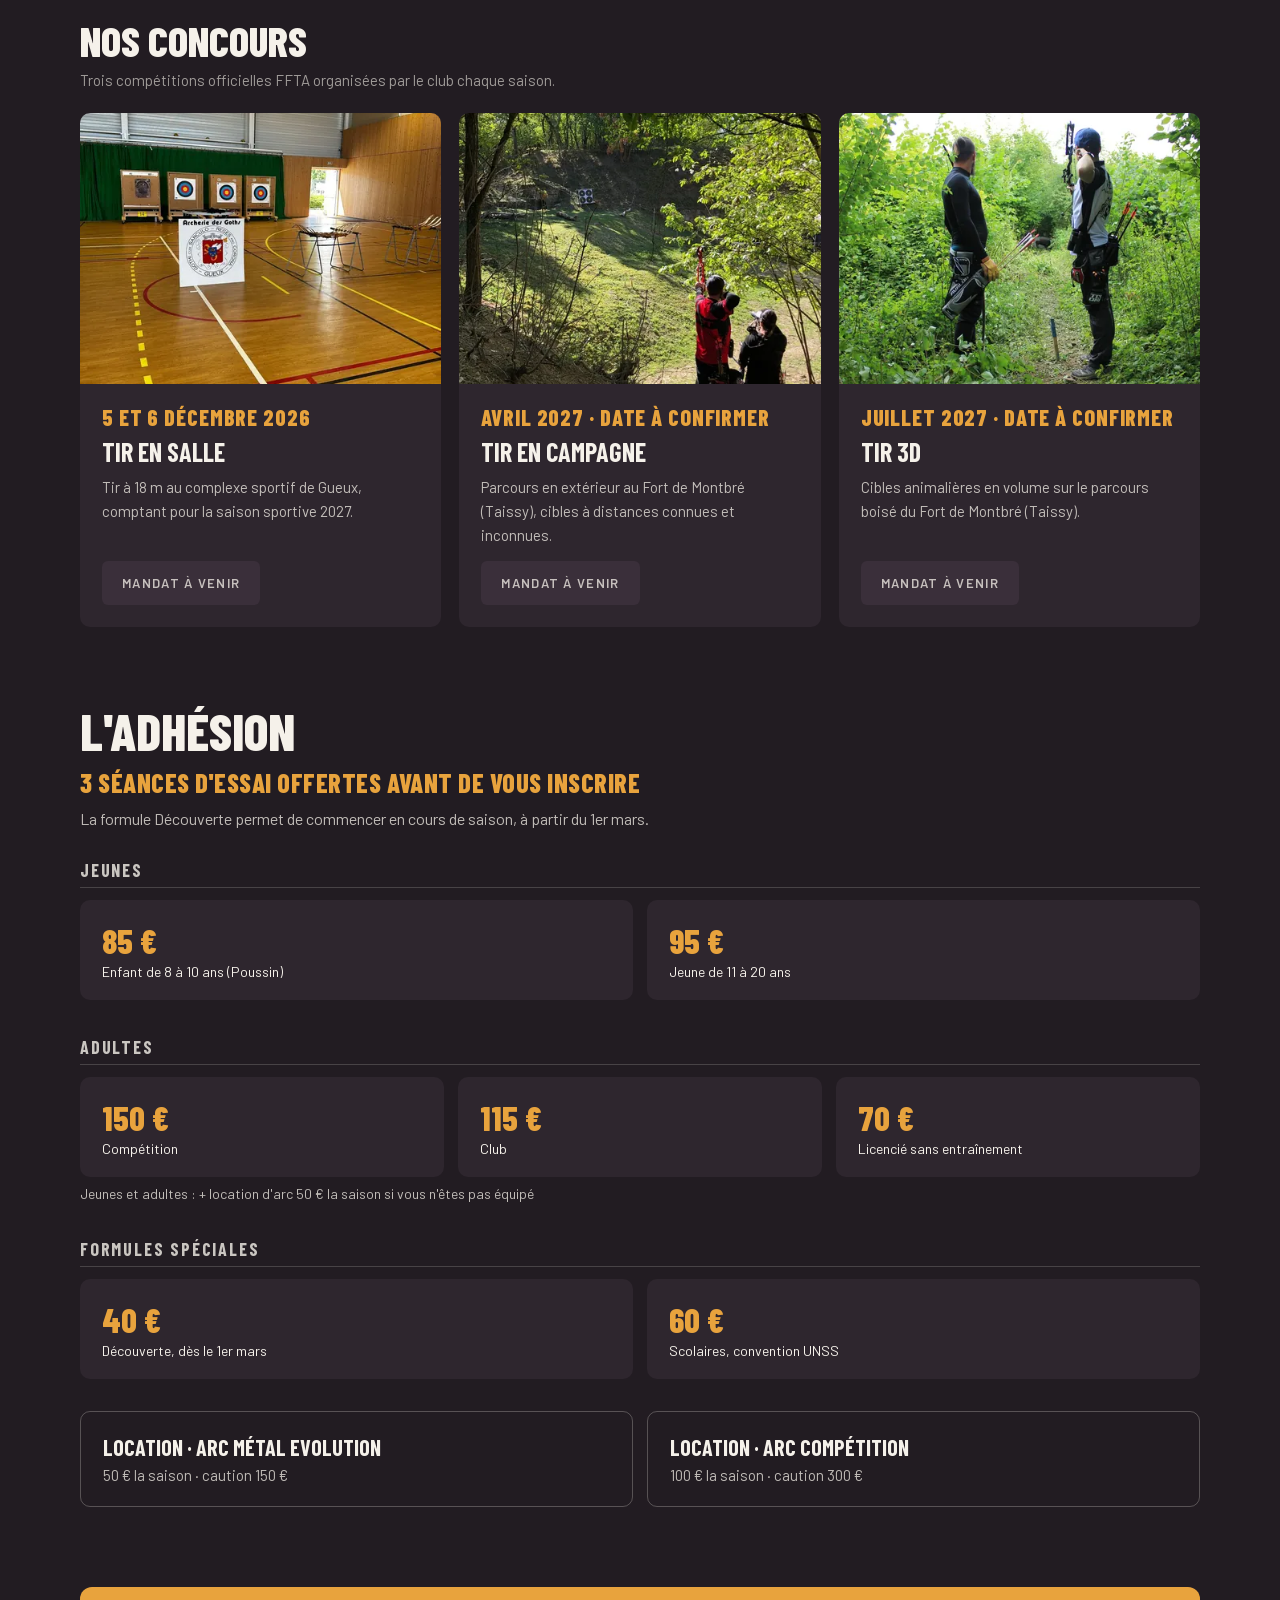
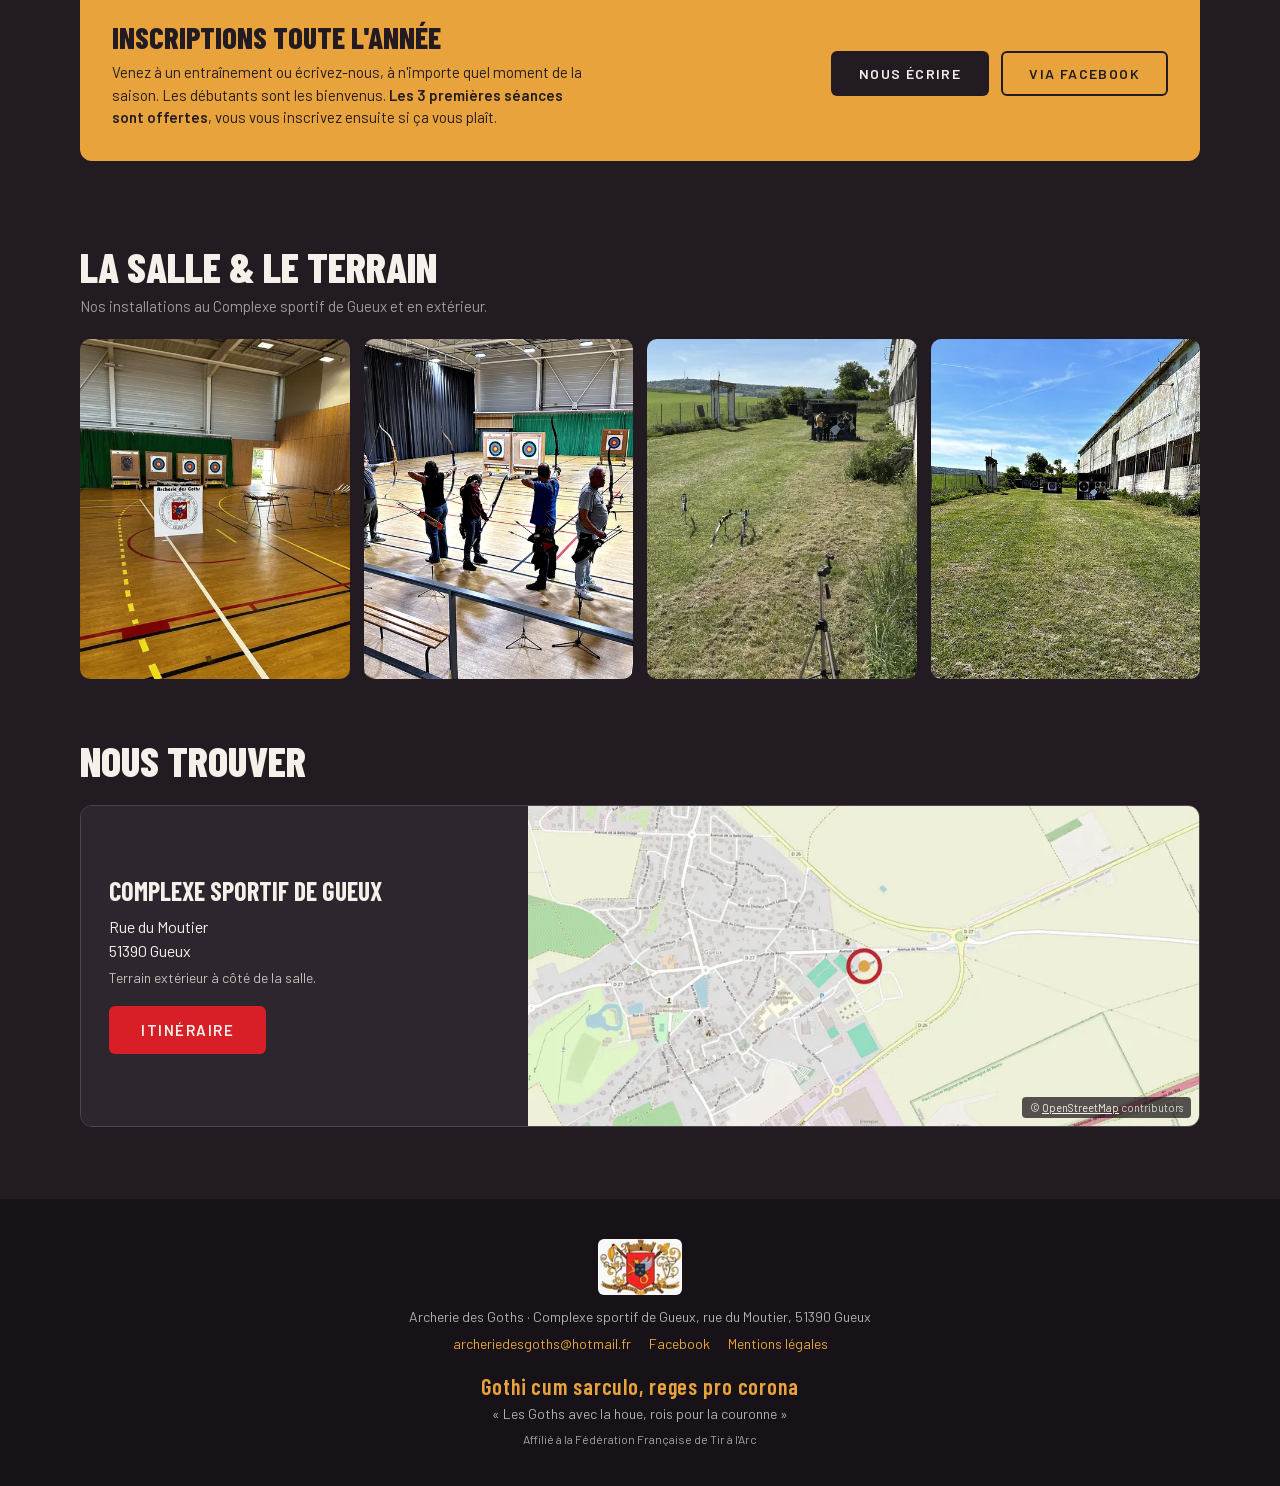
==== commit 9f6d5808: "Horaires : retrait de la mention compétiteurs le lundi, jeudi et vendredi" ====
--- a/index.html
+++ b/index.html
@@ -55,8 +55,8 @@
   },
   "openingHoursSpecification": [
     { "@type": "OpeningHoursSpecification", "dayOfWeek": "Wednesday", "opens": "18:30", "closes": "20:00", "description": "École de tir" },
-    { "@type": "OpeningHoursSpecification", "dayOfWeek": ["Monday", "Friday"], "opens": "18:00", "closes": "20:30", "description": "Compétiteurs" },
-    { "@type": "OpeningHoursSpecification", "dayOfWeek": "Thursday", "opens": "19:30", "closes": "21:00", "description": "Compétiteurs" },
+    { "@type": "OpeningHoursSpecification", "dayOfWeek": ["Monday", "Friday"], "opens": "18:00", "closes": "20:30" },
+    { "@type": "OpeningHoursSpecification", "dayOfWeek": "Thursday", "opens": "19:30", "closes": "21:00" },
     { "@type": "OpeningHoursSpecification", "dayOfWeek": "Saturday", "opens": "13:30", "closes": "15:30" }
   ]
 }
@@ -133,13 +133,13 @@
       <div class="horaires-grid">
         <div>
           <h2 class="horaires-title" id="horaires-title">Venez tirer avec nous</h2>
-          <p class="horaires-intro">L'école de tir a lieu le mercredi, les compétiteurs s'entraînent le lundi, le jeudi et le vendredi soir, et la salle est aussi ouverte le samedi après-midi. Passez nous voir : un encadrant vous accompagne dès vos premières flèches.</p>
+          <p class="horaires-intro">L'école de tir a lieu le mercredi, les entraînements ont lieu le lundi, le jeudi et le vendredi soir, et la salle est aussi ouverte le samedi après-midi. Passez nous voir : un encadrant vous accompagne dès vos premières flèches.</p>
           <p class="horaires-address">Complexe sportif de Gueux · Rue du Moutier · 51390 Gueux</p>
         </div>
         <div class="horaires-list">
           <div class="horaires-row"><span>Mercredi (école de tir)</span><strong>18h30 – 20h00</strong></div>
-          <div class="horaires-row"><span>Lundi et vendredi (compétiteurs)</span><strong>18h00 – 20h30</strong></div>
-          <div class="horaires-row"><span>Jeudi (compétiteurs)</span><strong>19h30 – 21h00</strong></div>
+          <div class="horaires-row"><span>Lundi et vendredi</span><strong>18h00 – 20h30</strong></div>
+          <div class="horaires-row"><span>Jeudi</span><strong>19h30 – 21h00</strong></div>
           <div class="horaires-row"><span>Samedi</span><strong>13h30 – 15h30</strong></div>
         </div>
       </div>
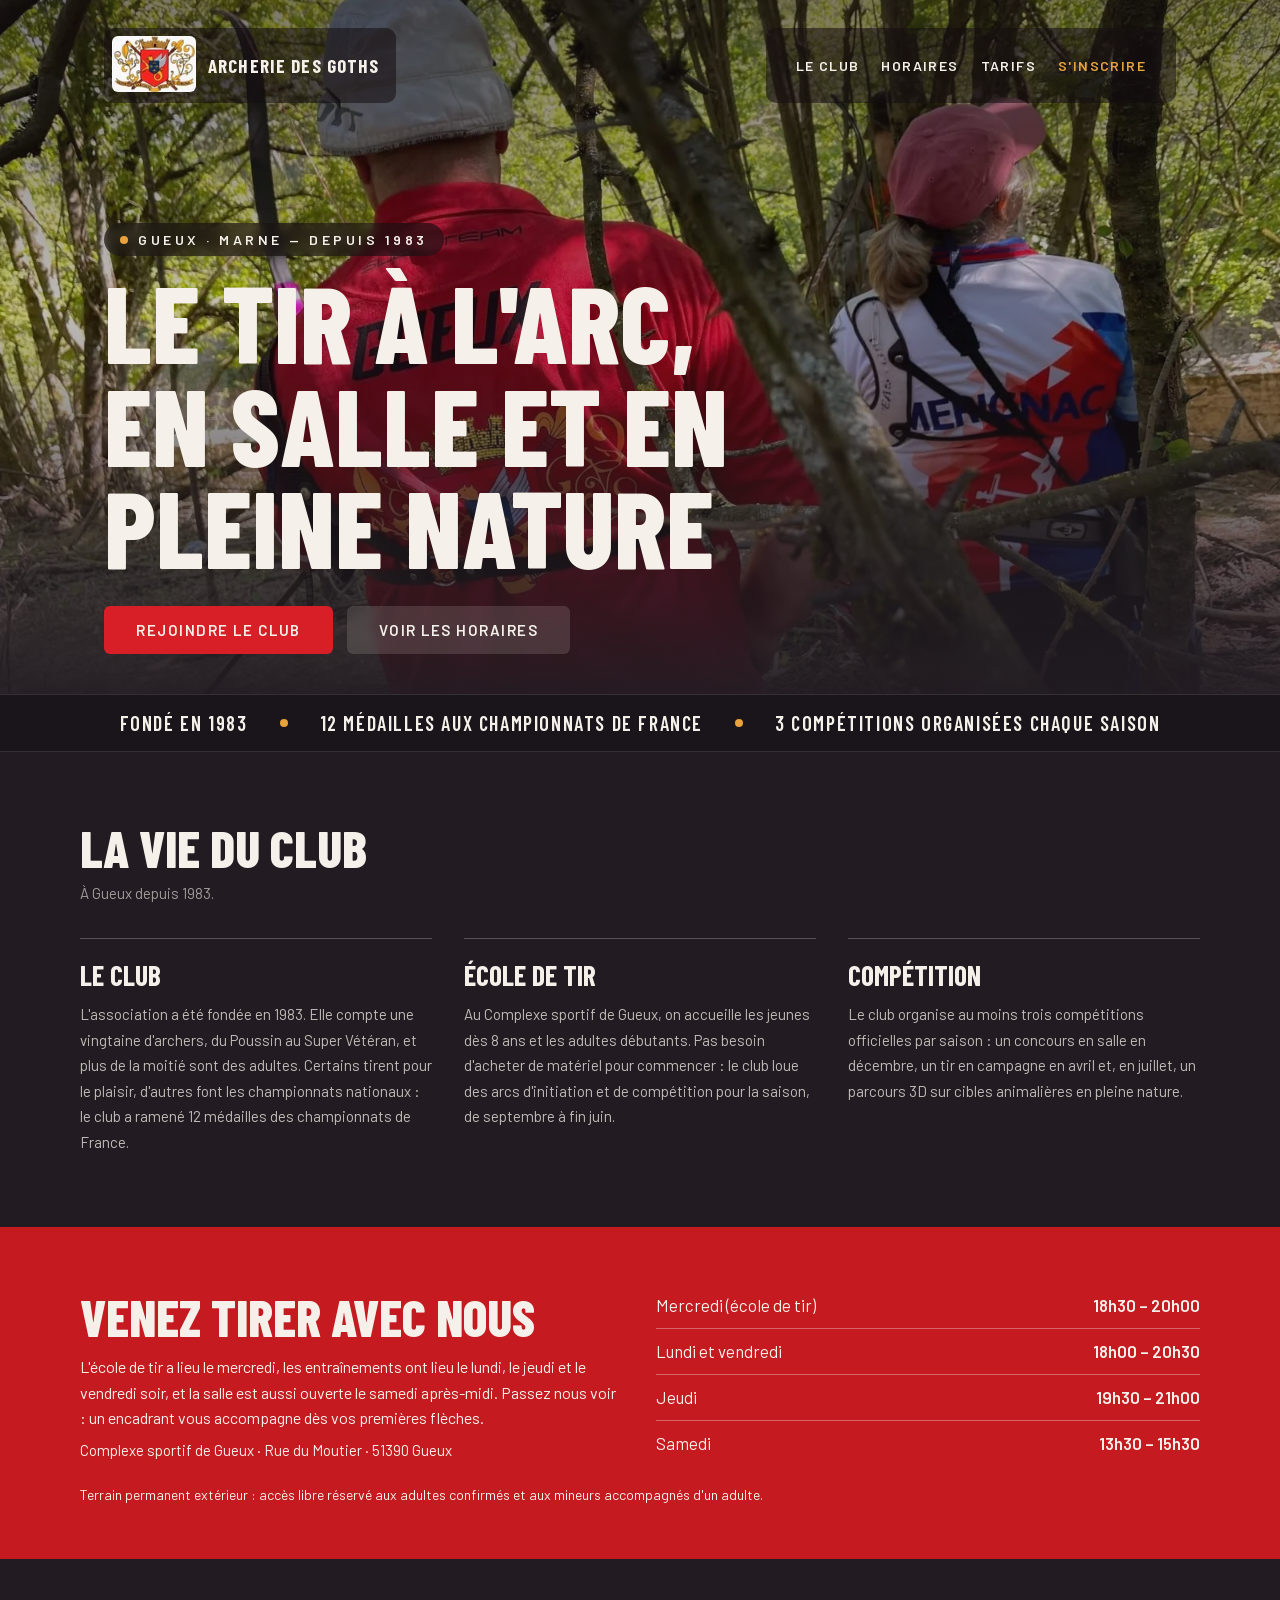
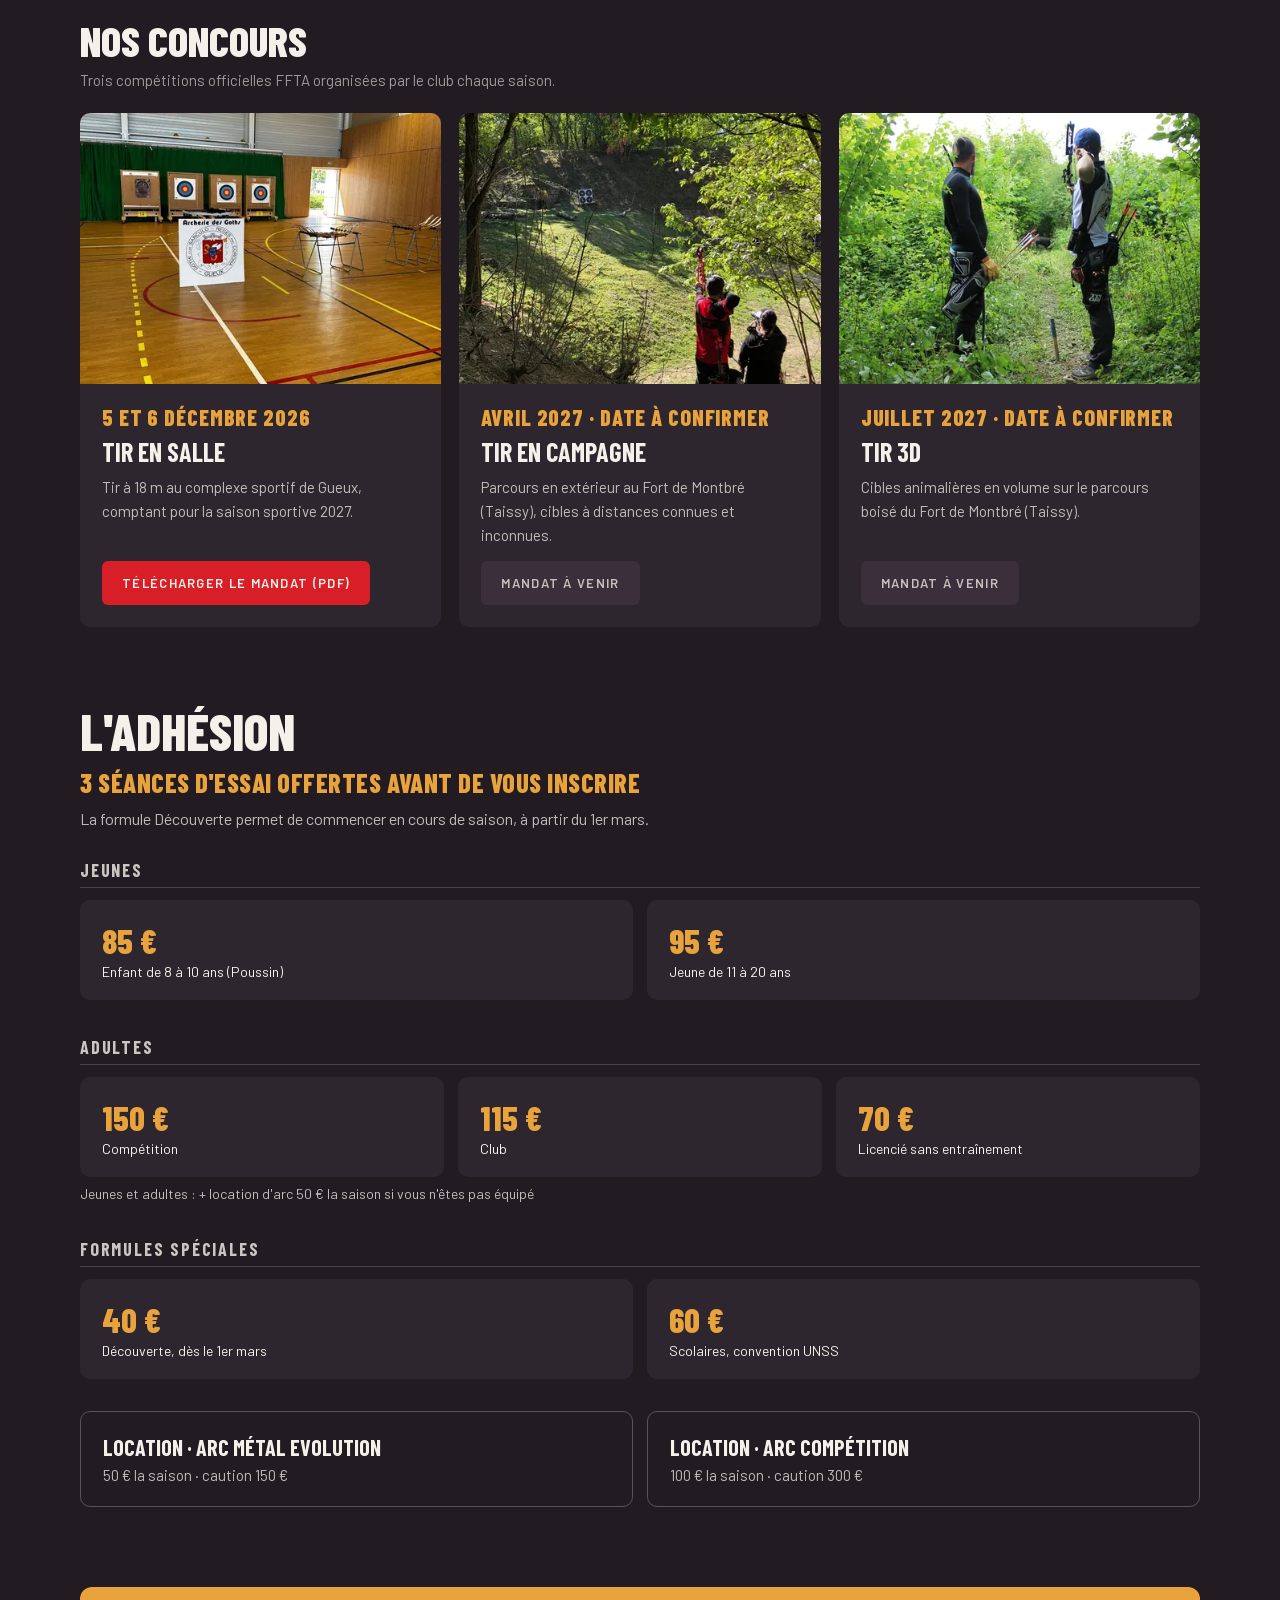
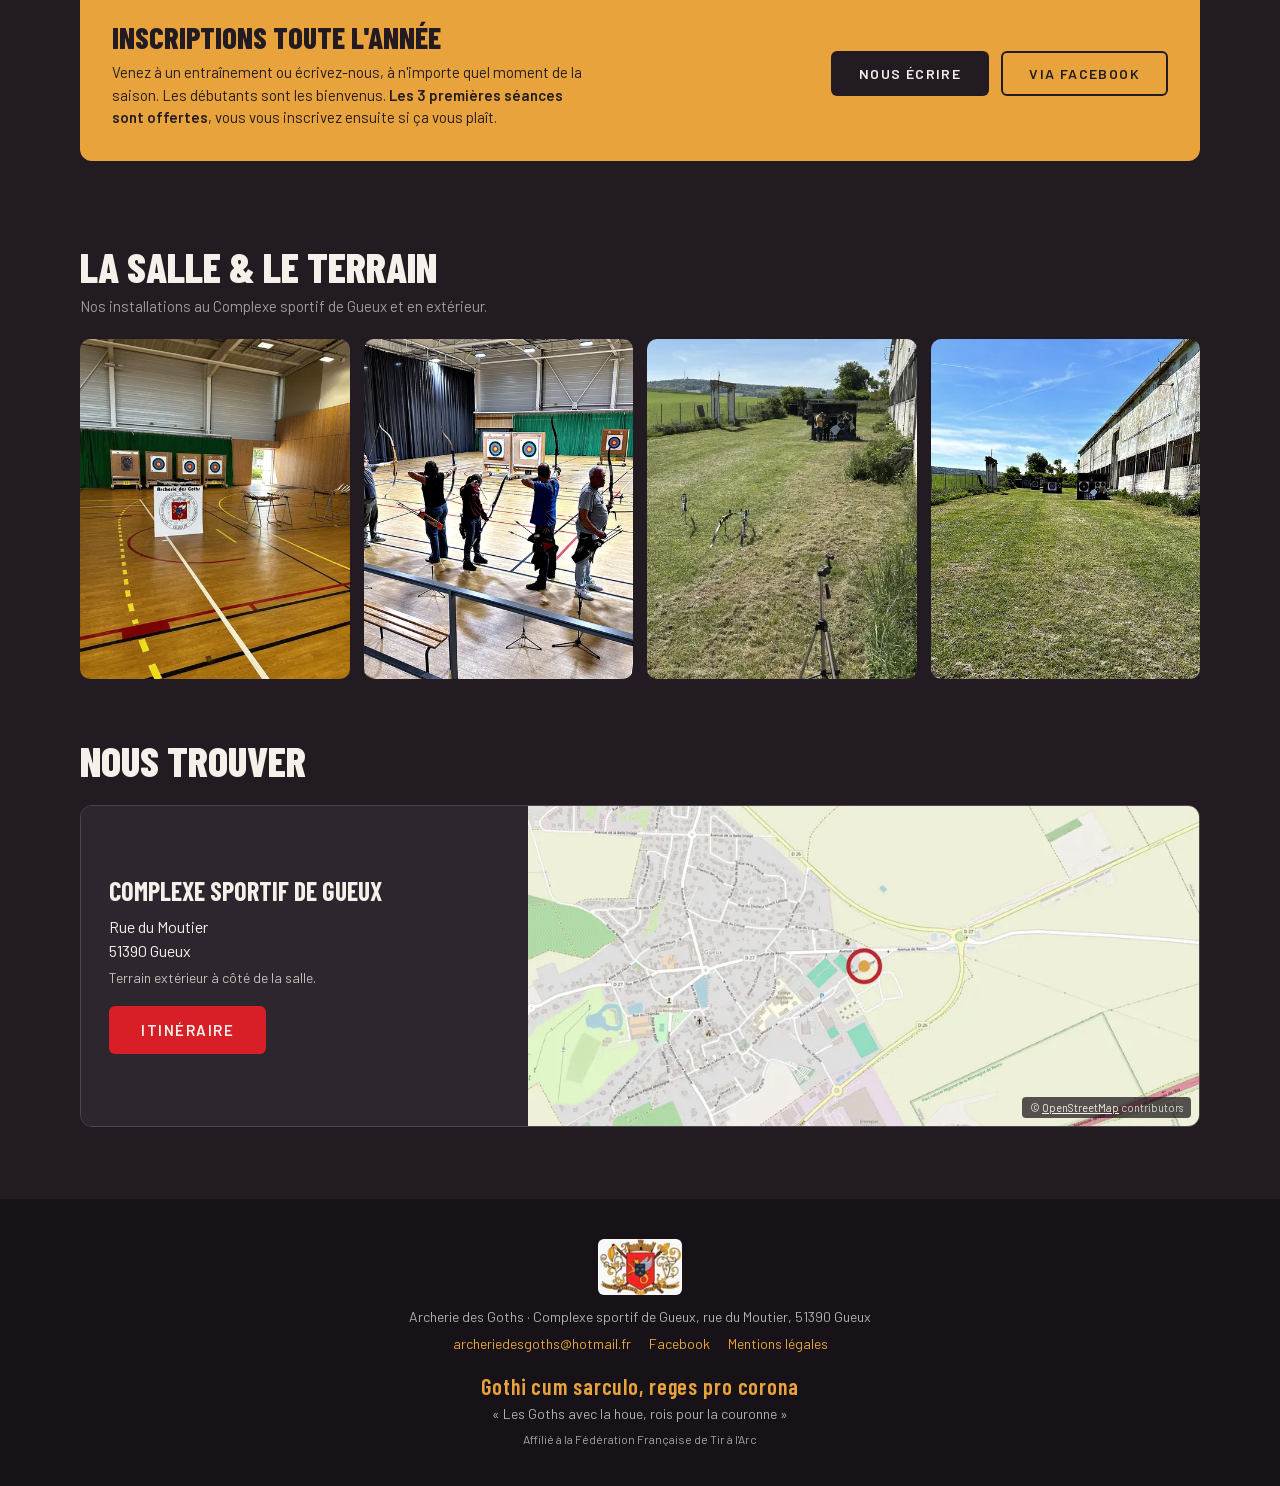
==== commit 7f13b724: "Concours : mandat du tir en salle 2026 en téléchargement" ====
--- a/index.html
+++ b/index.html
@@ -157,7 +157,7 @@
             <p class="concours-date">5 et 6 décembre 2026</p>
             <h3 class="concours-name">Tir en salle</h3>
             <p class="concours-desc">Tir à 18 m au complexe sportif de Gueux, comptant pour la saison sportive 2027.</p>
-            <span class="btn-disabled btn-sm">Mandat à venir</span>
+            <a href="assets/docs/mandat-salle-2026.pdf" class="btn-primary btn-sm" download>Télécharger le mandat (PDF)</a>
           </div>
         </li>
         <li class="concours-card">
